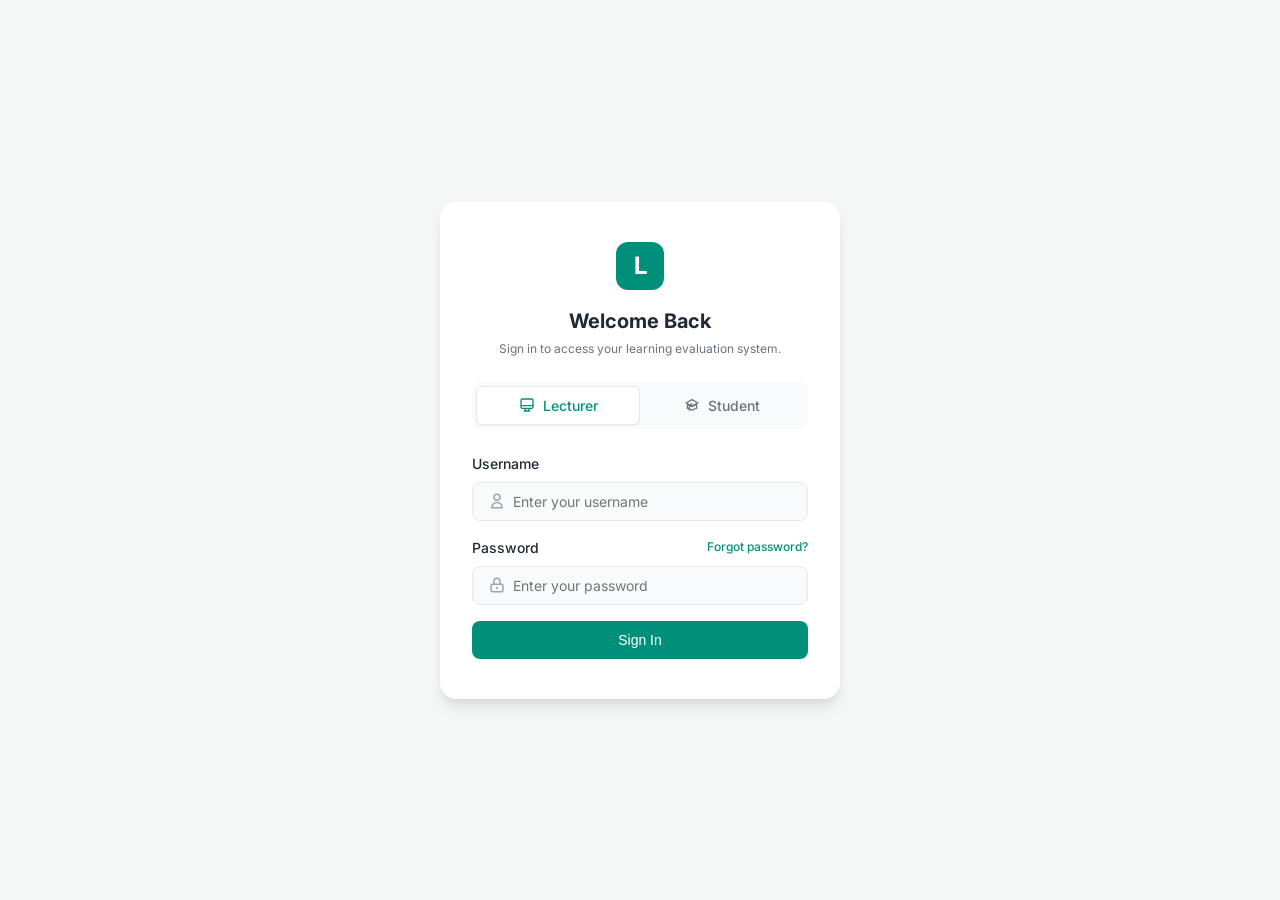
==== index.html @ 5cdb4109 "upgrade code" ====
<!DOCTYPE html>
<html lang="en">
<head>
  <meta charset="UTF-8">
  <meta name="viewport" content="width=device-width, initial-scale=1.0">
  <title>University Grading Dashboard - Login</title>
  <link rel="stylesheet" href="style.css">
</head>
<body class="auth-layout">
  
  <div class="auth-card">
    <div class="flex flex-col items-center mb-6">
      <div class="logo-box mb-4">L</div>
      <h1 class="text-xl font-bold mb-1">Welcome Back</h1>
      <p class="text-xs text-muted">Sign in to access your learning evaluation system.</p>
    </div>

    <!-- Role Tabs -->
    <div class="role-tabs mb-6" id="role-tabs">
      <div class="role-tab active" data-role="lecturer" onclick="selectRole('lecturer')">
        <svg fill="none" stroke="currentColor" stroke-width="2" viewBox="0 0 24 24"><path stroke-linecap="round" stroke-linejoin="round" d="M9.75 17L9 20l-1 1h8l-1-1-.75-3M3 13h18M5 17h14a2 2 0 002-2V5a2 2 0 00-2-2H5a2 2 0 00-2 2v10a2 2 0 002 2z"></path></svg>
        Lecturer
      </div>
      <div class="role-tab" data-role="student" onclick="selectRole('student')">
        <svg fill="none" stroke="currentColor" stroke-width="2" viewBox="0 0 24 24"><path stroke-linecap="round" stroke-linejoin="round" d="M12 14l9-5-9-5-9 5 9 5z"></path><path stroke-linecap="round" stroke-linejoin="round" d="M12 14l6.16-3.422a12.083 12.083 0 01.665 6.479A11.952 11.952 0 0012 20.055a11.952 11.952 0 00-6.824-2.998 12.078 12.078 0 01.665-6.479L12 14zm-4 6v-7.5l4-2.222"></path></svg>
        Student
      </div>
    </div>

    <!-- Login Form -->
    <form action="dashboard.html" method="GET">
      <div class="form-group mb-4">
        <label class="form-label">Username</label>
        <div class="input-container">
          <div class="input-icon">
            <svg fill="none" stroke="currentColor" stroke-width="2" viewBox="0 0 24 24" width="18" height="18"><path stroke-linecap="round" stroke-linejoin="round" d="M16 7a4 4 0 11-8 0 4 4 0 018 0zM12 14a7 7 0 00-7 7h14a7 7 0 00-7-7z"></path></svg>
          </div>
          <input type="text" class="form-control" placeholder="Enter your username" required>
        </div>
      </div>

      <div class="form-group mb-6">
        <div class="form-label">
          <span>Password</span>
          <a href="#" class="text-xs">Forgot password?</a>
        </div>
        <div class="input-container">
          <div class="input-icon">
            <svg fill="none" stroke="currentColor" stroke-width="2" viewBox="0 0 24 24" width="18" height="18"><path stroke-linecap="round" stroke-linejoin="round" d="M12 15v2m-6 4h12a2 2 0 002-2v-6a2 2 0 00-2-2H6a2 2 0 00-2 2v6a2 2 0 002 2zm10-10V7a4 4 0 00-8 0v4h8V7z"></path></svg>
          </div>
          <input type="password" class="form-control" placeholder="Enter your password" required>
        </div>
      </div>

      <button type="submit" class="btn btn-primary w-full">Sign In</button>
    </form>
  </div>

  <script src="script.js"></script>
</body>
</html>
---- style.css ----
@import url('https://fonts.googleapis.com/css2?family=Inter:wght@400;500;600;700&display=swap');

:root {
  /* Colors */
  --primary: #00907A;
  --primary-hover: #007D6A;
  --bg-main: #F4F7F6;
  --surface: #FFFFFF;
  --text-dark: #1F2937;
  --text-muted: #6B7280;
  --text-light: #9CA3AF;
  --border-color: #E5E7EB;
  --input-bg: #F9FAFB;
  --success: #10B981;
  --sidebar-w: 260px;
  
  /* Typography */
  --font-sans: 'Inter', sans-serif;
  
  /* Shadows */
  --shadow-sm: 0 1px 2px 0 rgba(0, 0, 0, 0.05);
  --shadow-md: 0 4px 6px -1px rgba(0, 0, 0, 0.1), 0 2px 4px -1px rgba(0, 0, 0, 0.06);
  --shadow-lg: 0 10px 15px -3px rgba(0, 0, 0, 0.1), 0 4px 6px -2px rgba(0, 0, 0, 0.05);
}

*, *::before, *::after {
  box-sizing: border-box;
  margin: 0;
  padding: 0;
}

body {
  font-family: var(--font-sans);
  background-color: var(--bg-main);
  color: var(--text-dark);
  line-height: 1.5;
  -webkit-font-smoothing: antialiased;
}

a {
  text-decoration: none;
  color: var(--primary);
}

a:hover {
  text-decoration: underline;
}

/* Typography Utilities */
.text-xs { font-size: 0.75rem; }
.text-sm { font-size: 0.875rem; }
.text-base { font-size: 1rem; }
.text-lg { font-size: 1.125rem; }
.text-xl { font-size: 1.25rem; }
.text-2xl { font-size: 1.5rem; }

.font-medium { font-weight: 500; }
.font-semibold { font-weight: 600; }
.font-bold { font-weight: 700; }

.text-muted { color: var(--text-muted); }
.text-light { color: var(--text-light); }
.text-primary { color: var(--primary); }

.mb-1 { margin-bottom: 0.25rem; }
.mb-2 { margin-bottom: 0.5rem; }
.mb-4 { margin-bottom: 1rem; }
.mb-6 { margin-bottom: 1.5rem; }
.mb-8 { margin-bottom: 2rem; }
.mt-4 { margin-top: 1rem; }
.mt-6 { margin-top: 1.5rem; }
.mr-2 { margin-right: 0.5rem; }
.mr-4 { margin-right: 1rem; }
.ml-auto { margin-left: auto; }

/* Flexbox Utilities */
.flex { display: flex; }
.flex-col { flex-direction: column; }
.items-center { align-items: center; }
.justify-between { justify-content: space-between; }
.justify-center { justify-content: center; }
.gap-2 { gap: 0.5rem; }
.gap-3 { gap: 0.75rem; }
.gap-4 { gap: 1rem; }

/* Logo Box */
.logo-box {
  width: 48px;
  height: 48px;
  background-color: var(--primary);
  border-radius: 12px;
  color: white;
  display: flex;
  align-items: center;
  justify-content: center;
  font-size: 24px;
  font-weight: 700;
}
.logo-box.small {
  width: 32px;
  height: 32px;
  border-radius: 8px;
  font-size: 16px;
}

/* Buttons */
.btn {
  display: inline-flex;
  align-items: center;
  justify-content: center;
  padding: 0.625rem 1rem;
  border-radius: 8px;
  font-weight: 500;
  font-size: 0.875rem;
  cursor: pointer;
  transition: all 0.2s;
  border: 1px solid transparent;
  gap: 0.5rem;
}

.btn-primary {
  background-color: var(--primary);
  color: white;
}
.btn-primary:hover {
  background-color: var(--primary-hover);
  text-decoration: none;
}

.btn-outline {
  background-color: transparent;
  color: var(--primary);
  border-color: var(--border-color);
}
.btn-outline:hover {
  background-color: var(--input-bg);
  border-color: var(--primary);
  text-decoration: none;
}

.w-full { width: 100%; }

/* Form Controls */
.form-group {
  margin-bottom: 1rem;
}

.form-label {
  display: flex;
  justify-content: space-between;
  align-items: center;
  font-size: 0.875rem;
  font-weight: 500;
  margin-bottom: 0.5rem;
}

.input-container {
  position: relative;
  display: flex;
  align-items: center;
}

.input-icon {
  position: absolute;
  left: 1rem;
  color: var(--text-light);
  display: flex;
  align-items: center;
}

.form-control {
  width: 100%;
  padding: 0.625rem 1rem 0.625rem 2.5rem;
  border: 1px solid var(--border-color);
  border-radius: 8px;
  font-family: inherit;
  font-size: 0.875rem;
  background-color: var(--input-bg);
  color: var(--text-dark);
  transition: border-color 0.2s;
}

.form-control:focus {
  outline: none;
  border-color: var(--primary);
  background-color: var(--surface);
}

/* Toggle Switch (Student/Lecturer) */
.role-toggle {
  display: flex;
  background-color: var(--input-bg);
  padding: 4px;
  border-radius: 8px;
  align-items: center;
}

/* Wait, looking at the image, it's not a toggle switch like iOS, it's two tabs side by side. */
.role-tabs {
  display: flex;
  background-color: var(--input-bg);
  padding: 4px;
  border-radius: 8px;
  width: 100%;
}

.role-tab {
  flex: 1;
  text-align: center;
  padding: 0.5rem;
  font-size: 0.875rem;
  font-weight: 500;
  border-radius: 6px;
  cursor: pointer;
  color: var(--text-muted);
  display: flex;
  align-items: center;
  justify-content: center;
  gap: 0.5rem;
  border: 1px solid transparent;
}

.role-tab.active {
  background-color: var(--surface);
  color: var(--primary);
  box-shadow: var(--shadow-sm);
  border-color: var(--border-color);
}

.role-tab svg {
  width: 16px;
  height: 16px;
}

/* Layouts */
.auth-layout {
  min-height: 100vh;
  display: flex;
  align-items: center;
  justify-content: center;
  padding: 1rem;
}

.auth-card {
  background-color: var(--surface);
  border-radius: 16px;
  box-shadow: var(--shadow-lg);
  padding: 2.5rem 2rem;
  width: 100%;
  max-width: 400px;
}

/* Dashboard Layout */
.dashboard-layout {
  display: flex;
  min-height: 100vh;
}

.sidebar {
  width: var(--sidebar-w);
  background-color: var(--surface);
  border-right: 1px solid var(--border-color);
  display: flex;
  flex-direction: column;
  padding: 1.5rem 0;
}

.sidebar-brand {
  padding: 0 1.5rem;
  display: flex;
  align-items: center;
  gap: 0.75rem;
  font-weight: 700;
  font-size: 1.25rem;
  color: var(--text-dark);
  margin-bottom: 2.5rem;
}

.sidebar-menu {
  list-style: none;
  flex: 1;
}

.menu-title {
  padding: 0 1.5rem;
  font-size: 0.75rem;
  font-weight: 600;
  color: var(--text-light);
  margin-bottom: 0.5rem;
  letter-spacing: 0.05em;
}

.menu-item {
  display: flex;
  align-items: center;
  padding: 0.75rem 1.5rem;
  color: var(--text-muted);
  text-decoration: none;
  font-weight: 500;
  font-size: 0.875rem;
  gap: 0.75rem;
  border-left: 3px solid transparent;
  transition: all 0.2s;
}

.menu-item:hover {
  background-color: var(--bg-main);
  text-decoration: none;
}

.menu-item.active {
  color: var(--primary);
  background-color: rgba(0, 144, 122, 0.05); /* very light teal */
  border-left-color: var(--primary);
}

.menu-item svg {
  width: 20px;
  height: 20px;
}

.sidebar-footer {
  padding: 0 1.5rem;
  margin-top: auto;
}

.main-content {
  flex: 1;
  padding: 2rem 3rem;
  overflow-y: auto;
}

.page-header {
  margin-bottom: 2rem;
}

/* Cards */
.card {
  background-color: var(--surface);
  border-radius: 12px;
  box-shadow: var(--shadow-sm);
  border: 1px solid var(--border-color);
  padding: 1.5rem;
  margin-bottom: 1.5rem;
}

.card-header {
  display: flex;
  justify-content: space-between;
  align-items: center;
  margin-bottom: 1.5rem;
}

.card-title {
  font-size: 1.125rem;
  font-weight: 600;
}

/* Grading Configuration Area */
.weight-inputs {
  display: flex;
  gap: 1.5rem;
  align-items: center;
  margin-bottom: 1rem;
}

.weight-input-group {
  display: flex;
  flex-direction: column;
  gap: 0.5rem;
}

.weight-label {
  font-size: 0.75rem;
  font-weight: 600;
  color: var(--text-muted);
  text-transform: uppercase;
}

.weight-input-wrapper {
  display: flex;
  align-items: center;
  gap: 0.5rem;
}

.weight-input {
  width: 60px;
  padding: 0.5rem;
  border: 1px solid var(--border-color);
  border-radius: 6px;
  text-align: center;
  font-weight: 500;
  background-color: var(--input-bg);
}

.weight-input:focus {
  outline: none;
  border-color: var(--primary);
}

.status-indicator {
  display: flex;
  align-items: center;
  gap: 0.5rem;
  font-size: 0.875rem;
  color: var(--text-muted);
}
.status-dot {
  width: 8px;
  height: 8px;
  border-radius: 50%;
  background-color: var(--success);
}

/* Table Settings */
.table-container {
  width: 100%;
  overflow-x: auto;
}

.table {
  width: 100%;
  border-collapse: collapse;
}

.table th {
  text-align: left;
  padding: 1rem;
  font-size: 0.75rem;
  font-weight: 600;
  color: var(--text-muted);
  text-transform: uppercase;
  border-bottom: 1px solid var(--border-color);
}

/* the numeric columns in dashboard are centered, check image 2/3 */
.table th.text-center, .table td.text-center {
  text-align: center;
}

.table td {
  padding: 1rem;
  font-size: 0.875rem;
  border-bottom: 1px solid var(--border-color);
  vertical-align: middle;
}

.table tbody tr:last-child td {
  border-bottom: none;
}

.table td .student-id {
  font-weight: 600;
  color: var(--text-dark);
}

.table td .student-name {
  color: var(--text-muted);
  font-size: 0.75rem;
}

.grade-input {
  width: 60px;
  padding: 0.5rem;
  border: 1px solid var(--border-color);
  border-radius: 6px;
  text-align: center;
  font-weight: 500;
  background-color: var(--input-bg);
}
.grade-input:focus {
  outline: none;
  border-color: var(--primary);
}

.grade-cell {
  /* Cells with final calculated scores */
  font-weight: 600;
  color: var(--text-dark);
}
.grade-cell.text-primary {
  color: var(--primary);
}
.grade-cell.status-red {
  color: #EF4444; /* Wait, is there red? Images don't show red explicitly, but let's see. First img, all passing or positive. Final scores are green. Wait, first image final score 88.45 is green text? Let me check the mockups closely. Yes, 88.45, 93.85, 88.35 are text-primary. 77.15 is gray? No, it looks green too. */
}

/* Toast */
.toast-container {
  position: fixed;
  bottom: 2rem;
  right: 2rem;
  z-index: 50;
  display: flex;
  flex-direction: column;
  gap: 1rem;
}

.toast {
  background-color: var(--surface);
  border-radius: 8px;
  box-shadow: var(--shadow-lg);
  display: flex;
  align-items: flex-start;
  padding: 1rem;
  min-width: 300px;
  border: 1px solid var(--border-color);
  gap: 0.75rem;
  transform: translateX(120%);
  transition: transform 0.3s ease-in-out;
}

.toast.show {
  transform: translateX(0);
}

.toast-icon {
  color: var(--success);
  flex-shrink: 0;
}

.toast-content {
  flex: 1;
}

.toast-title {
  font-weight: 600;
  font-size: 0.875rem;
  margin-bottom: 0.25rem;
}

.toast-message {
  font-size: 0.75rem;
  color: var(--text-muted);
  margin-bottom: 0.5rem;
}

.toast-close {
  background: none;
  border: none;
  color: var(--text-light);
  cursor: pointer;
  padding: 0;
}
.toast-close:hover {
  color: var(--text-dark);
}

.toast-link {
  font-size: 0.75rem;
  font-weight: 500;
  color: var(--primary);
}

/* Course Cards */
.courses-grid {
  display: grid;
  grid-template-columns: repeat(auto-fill, minmax(280px, 1fr));
  gap: 1.5rem;
}

.course-card {
  background-color: var(--surface);
  border-radius: 12px;
  box-shadow: var(--shadow-sm);
  border: 1px solid var(--border-color);
  padding: 1.5rem;
  display: flex;
  flex-direction: column;
}

.course-card-header {
  display: flex;
  justify-content: space-between;
  align-items: flex-start;
  margin-bottom: 1rem;
}

.course-icon-bg {
  width: 40px;
  height: 40px;
  background-color: rgba(0, 144, 122, 0.1);
  color: var(--primary);
  border-radius: 8px;
  display: flex;
  align-items: center;
  justify-content: center;
}

.course-code {
  font-size: 0.75rem;
  font-weight: 600;
  color: var(--primary);
  margin-bottom: 0.25rem;
  letter-spacing: 0.05em;
  text-transform: uppercase;
}

.course-title {
  font-size: 1.125rem;
  font-weight: 700;
  color: var(--text-dark);
  margin-bottom: 1rem;
  line-height: 1.3;
}

.course-info {
  display: flex;
  align-items: center;
  gap: 0.5rem;
  font-size: 0.75rem;
  color: var(--text-muted);
  margin-bottom: 0.5rem;
}

.course-card-footer {
  margin-top: 1rem;
  padding-top: 1rem;
  border-top: 1px solid var(--border-color);
  display: flex;
  justify-content: flex-end;
}

.btn-link {
  color: var(--primary);
  font-size: 0.875rem;
  font-weight: 600;
  background: none;
  border: none;
  cursor: pointer;
  display: flex;
  align-items: center;
  gap: 0.25rem;
  padding: 0;
  text-decoration: none;
}
.btn-link:hover {
  text-decoration: underline;
}

/* Settings Form */
.settings-grid {
  display: grid;
  grid-template-columns: 1fr 1fr;
  gap: 1.5rem;
  margin-bottom: 1.5rem;
}

/* Toggle Switch */
.setting-row {
  display: flex;
  justify-content: space-between;
  align-items: center;
  padding: 1rem 0;
  border-bottom: 1px solid var(--border-color);
}
.setting-row:first-of-type {
  padding-top: 0;
}
.setting-row:last-child {
  border-bottom: none;
  padding-bottom: 0;
}

.setting-info-title {
  font-size: 0.875rem;
  font-weight: 600;
  color: var(--text-dark);
  margin-bottom: 0.25rem;
}

.setting-info-desc {
  font-size: 0.75rem;
  color: var(--text-muted);
}

.toggle-switch {
  position: relative;
  display: inline-block;
  width: 44px;
  height: 24px;
  flex-shrink: 0;
}

.toggle-switch input {
  opacity: 0;
  width: 0;
  height: 0;
}

.slider {
  position: absolute;
  cursor: pointer;
  top: 0;
  left: 0;
  right: 0;
  bottom: 0;
  background-color: var(--border-color);
  transition: .3s;
  border-radius: 24px;
}

.slider:before {
  position: absolute;
  content: "";
  height: 18px;
  width: 18px;
  left: 3px;
  bottom: 3px;
  background-color: white;
  transition: .3s;
  border-radius: 50%;
  box-shadow: var(--shadow-sm);
}

input:checked + .slider {
  background-color: var(--primary);
}

input:checked + .slider:before {
  transform: translateX(20px);
}
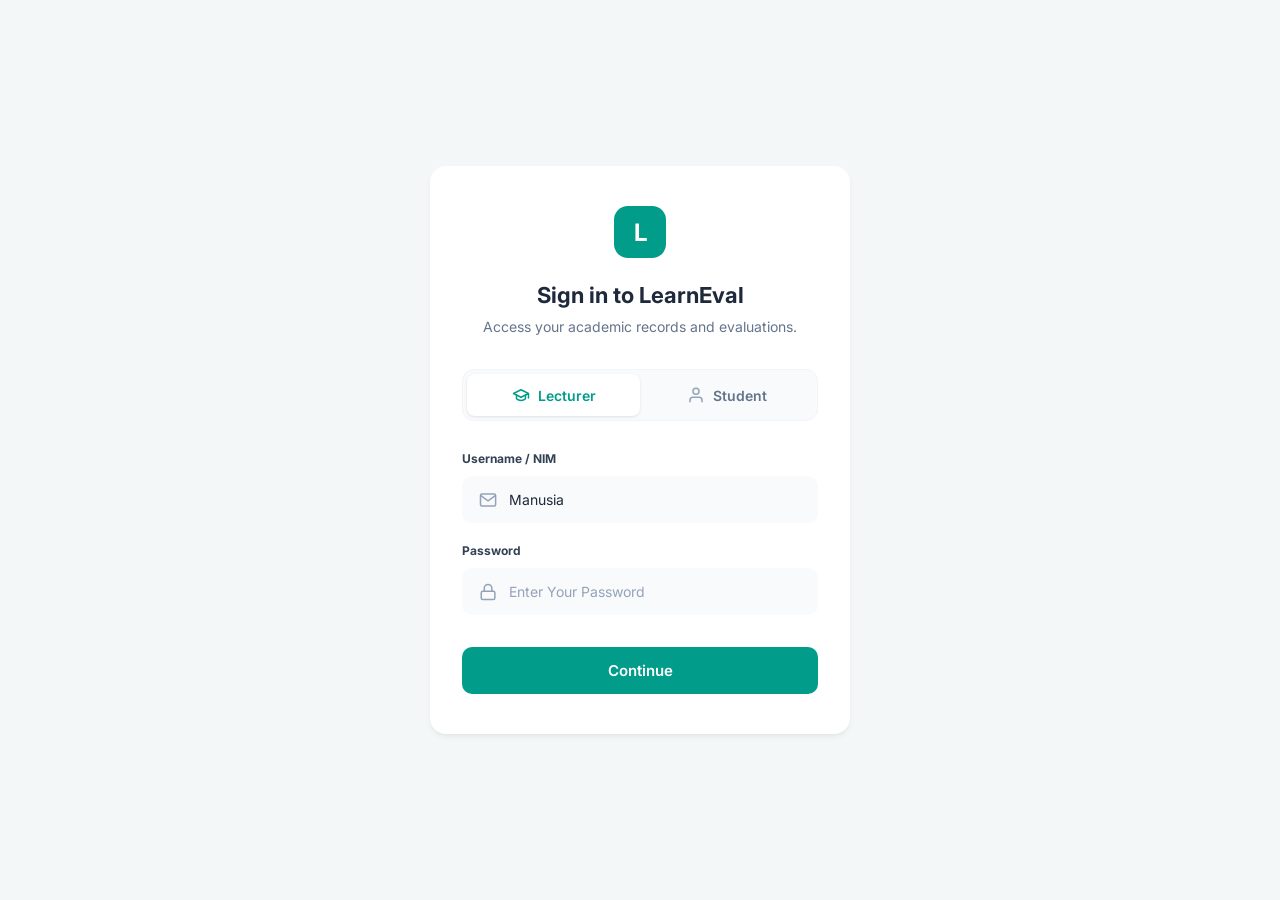
==== commit 883e0113: "upgrade lagi" ====
--- a/index.html
+++ b/index.html
@@ -1,61 +1,508 @@
 <!DOCTYPE html>
 <html lang="en">
 <head>
-  <meta charset="UTF-8">
-  <meta name="viewport" content="width=device-width, initial-scale=1.0">
-  <title>University Grading Dashboard - Login</title>
-  <link rel="stylesheet" href="style.css">
+    <meta charset="UTF-8">
+    <meta name="viewport" content="width=device-width, initial-scale=1.0">
+    <title>LearnEval - Single Page App</title>
+    <!-- We load both style.css and dashboard.css because they hold distinct components -->
+    <link rel="stylesheet" href="style.css">
+    <link rel="stylesheet" href="dashboard.css">
+    <link rel="preconnect" href="https://fonts.googleapis.com">
+    <link rel="preconnect" href="https://fonts.gstatic.com" crossorigin>
+    <link href="https://fonts.googleapis.com/css2?family=Inter:wght@400;500;600;700&display=swap" rel="stylesheet">
 </head>
-<body class="auth-layout">
-  
-  <div class="auth-card">
-    <div class="flex flex-col items-center mb-6">
-      <div class="logo-box mb-4">L</div>
-      <h1 class="text-xl font-bold mb-1">Welcome Back</h1>
-      <p class="text-xs text-muted">Sign in to access your learning evaluation system.</p>
+<body>
+
+    <!-- ============================================== -->
+    <!-- LOGIN VIEW                                     -->
+    <!-- ============================================== -->
+    <div id="login-view">
+        <div class="card">
+            <div class="logo-container">
+                <div class="logo">L</div>
+            </div>
+            
+            <h2>Sign in to LearnEval</h2>
+            <p class="subtitle">Access your academic records and evaluations.</p>
+
+            <div class="role-toggle">
+                <button class="role-btn active">
+                    <svg width="18" height="18" viewBox="0 0 24 24" fill="none" stroke="currentColor" stroke-width="2" stroke-linecap="round" stroke-linejoin="round">
+                        <path d="M22 10v6M2 10l10-5 10 5-10 5z"></path>
+                        <path d="M6 12v5c3 3 9 3 12 0v-5"></path>
+                    </svg>
+                    Lecturer
+                </button>
+                <button class="role-btn">
+                    <svg width="18" height="18" viewBox="0 0 24 24" fill="none" stroke="currentColor" stroke-width="2" stroke-linecap="round" stroke-linejoin="round">
+                        <path d="M20 21v-2a4 4 0 0 0-4-4H8a4 4 0 0 0-4 4v2"></path>
+                        <circle cx="12" cy="7" r="4"></circle>
+                    </svg>
+                    Student
+                </button>
+            </div>
+
+            <form id="login-form">
+                <div class="form-group">
+                    <label>Username / NIM</label>
+                    <div class="input-wrapper">
+                        <svg class="input-icon" width="20" height="20" viewBox="0 0 24 24" fill="none" stroke="currentColor" stroke-width="2">
+                            <path d="M4 4h16c1.1 0 2 .9 2 2v12c0 1.1-.9 2-2 2H4c-1.1 0-2-.9-2-2V6c0-1.1.9-2 2-2z"></path>
+                            <polyline points="22,6 12,13 2,6"></polyline>
+                        </svg>
+                        <input type="text" value="Manusia">
+                    </div>
+                </div>
+
+                <div class="form-group">
+                    <label>Password</label>
+                    <div class="input-wrapper">
+                        <svg class="input-icon" width="20" height="20" viewBox="0 0 24 24" fill="none" stroke="currentColor" stroke-width="2">
+                            <rect x="3" y="11" width="18" height="11" rx="2" ry="2"></rect>
+                            <path d="M7 11V7a5 5 0 0 1 10 0v4"></path>
+                        </svg>
+                        <input type="password" placeholder="Enter Your Password">
+                    </div>
+                </div>
+
+                <button type="submit" class="submit-btn">Continue</button>
+            </form>
+        </div>
     </div>
 
-    <!-- Role Tabs -->
-    <div class="role-tabs mb-6" id="role-tabs">
-      <div class="role-tab active" data-role="lecturer" onclick="selectRole('lecturer')">
-        <svg fill="none" stroke="currentColor" stroke-width="2" viewBox="0 0 24 24"><path stroke-linecap="round" stroke-linejoin="round" d="M9.75 17L9 20l-1 1h8l-1-1-.75-3M3 13h18M5 17h14a2 2 0 002-2V5a2 2 0 00-2-2H5a2 2 0 00-2 2v10a2 2 0 002 2z"></path></svg>
-        Lecturer
-      </div>
-      <div class="role-tab" data-role="student" onclick="selectRole('student')">
-        <svg fill="none" stroke="currentColor" stroke-width="2" viewBox="0 0 24 24"><path stroke-linecap="round" stroke-linejoin="round" d="M12 14l9-5-9-5-9 5 9 5z"></path><path stroke-linecap="round" stroke-linejoin="round" d="M12 14l6.16-3.422a12.083 12.083 0 01.665 6.479A11.952 11.952 0 0012 20.055a11.952 11.952 0 00-6.824-2.998 12.078 12.078 0 01.665-6.479L12 14zm-4 6v-7.5l4-2.222"></path></svg>
-        Student
-      </div>
+    <!-- ============================================== -->
+    <!-- DASHBOARD VIEW                                 -->
+    <!-- ============================================== -->
+    <div id="dashboard-view" style="display: none; width: 100%;">
+        <div class="layout">
+            <!-- Sidebar -->
+            <aside class="sidebar">
+                <div class="sidebar-header">
+                    <div class="logo-icon">L</div>
+                    <span class="logo-text">LearnEval</span>
+                </div>
+
+                <div class="menu-section">
+                    <p class="menu-label">MENU</p>
+                    <nav class="menu-list">
+                        <a href="#" class="menu-item active" data-menu="grade-report">
+                            <svg width="20" height="20" viewBox="0 0 24 24" fill="none" stroke="currentColor" stroke-width="2" stroke-linecap="round" stroke-linejoin="round">
+                                <path d="M22 10v6M2 10l10-5 10 5-10 5z"></path>
+                                <path d="M6 12v5c3 3 9 3 12 0v-5"></path>
+                            </svg>
+                            Grade Report
+                        </a>
+                        <a href="#" class="menu-item" data-menu="my-courses">
+                            <svg width="20" height="20" viewBox="0 0 24 24" fill="none" stroke="currentColor" stroke-width="2" stroke-linecap="round" stroke-linejoin="round">
+                                <path d="M2 3h6a4 4 0 0 1 4 4v14a3 3 0 0 0-3-3H2z"></path>
+                                <path d="M22 3h-6a4 4 0 0 0-4 4v14a3 3 0 0 1 3-3h7z"></path>
+                            </svg>
+                            My Courses
+                        </a>
+                        <a href="#" class="menu-item" data-menu="settings">
+                            <svg width="20" height="20" viewBox="0 0 24 24" fill="none" stroke="currentColor" stroke-width="2" stroke-linecap="round" stroke-linejoin="round">
+                                <circle cx="12" cy="12" r="3"></circle>
+                                <path d="M19.4 15a1.65 1.65 0 0 0 .33 1.82l.06.06a2 2 0 0 1 0 2.83 2 2 0 0 1-2.83 0l-.06-.06a1.65 1.65 0 0 0-1.82-.33 1.65 1.65 0 0 0-1 1.51V21a2 2 0 0 1-2 2 2 2 0 0 1-2-2v-.09A1.65 1.65 0 0 0 9 19.4a1.65 1.65 0 0 0-1.82.33l-.06.06a2 2 0 0 1-2.83 0 2 2 0 0 1 0-2.83l.06-.06a1.65 1.65 0 0 0 .33-1.82 1.65 1.65 0 0 0-1.51-1H3a2 2 0 0 1-2-2 2 2 0 0 1 2-2h.09A1.65 1.65 0 0 0 4.6 9a1.65 1.65 0 0 0-.33-1.82l-.06-.06a2 2 0 0 1 0-2.83 2 2 0 0 1 2.83 0l.06.06a1.65 1.65 0 0 0 1.82.33H9a1.65 1.65 0 0 0 1-1.51V3a2 2 0 0 1 2-2 2 2 0 0 1 2 2v.09a1.65 1.65 0 0 0 1 1.51 1.65 1.65 0 0 0 1.82-.33l.06-.06a2 2 0 0 1 2.83 0 2 2 0 0 1 0 2.83l-.06.06a1.65 1.65 0 0 0-.33 1.82V9a1.65 1.65 0 0 0 1.51 1H21a2 2 0 0 1 2 2 2 2 0 0 1-2 2h-.09a1.65 1.65 0 0 0-1.51 1z"></path>
+                            </svg>
+                            Settings
+                        </a>
+                    </nav>
+                </div>
+
+                <div class="sidebar-footer">
+                    <a href="#" class="menu-item sign-out" id="sign-out-btn">
+                        <svg width="20" height="20" viewBox="0 0 24 24" fill="none" stroke="currentColor" stroke-width="2" stroke-linecap="round" stroke-linejoin="round">
+                            <path d="M9 21H5a2 2 0 0 1-2-2V5a2 2 0 0 1 2-2h4"></path>
+                            <polyline points="16 17 21 12 16 7"></polyline>
+                            <line x1="21" y1="12" x2="9" y2="12"></line>
+                        </svg>
+                        Sign Out
+                    </a>
+                </div>
+            </aside>
+
+            <!-- Main Content -->
+            <main class="main-content">
+                <header class="page-header">
+                    <h1 id="page-title">Grade Report</h1>
+                    <p id="page-subtitle">Welcome back, Alice Smith (1012001). Here is your academic performance overview.</p>
+                </header>
+
+                <!-- ============================ -->
+                <!-- CONTENT SECTION: Grade Report-->
+                <!-- ============================ -->
+                <div id="grade-report-section" class="content-section">
+                    <div class="tabs-container">
+                        <a href="#" class="tab active" data-tab="khs">
+                            <svg width="18" height="18" viewBox="0 0 24 24" fill="none" stroke="currentColor" stroke-width="2" stroke-linecap="round" stroke-linejoin="round">
+                                <path d="M22 10v6M2 10l10-5 10 5-10 5z"></path>
+                                <path d="M6 12v5c3 3 9 3 12 0v-5"></path>
+                            </svg>
+                            Kartu Hasil Studi
+                        </a>
+                        <a href="#" class="tab" data-tab="rincian">
+                            <svg width="18" height="18" viewBox="0 0 24 24" fill="none" stroke="currentColor" stroke-width="2" stroke-linecap="round" stroke-linejoin="round">
+                                <path d="M14 2H6a2 2 0 0 0-2 2v16a2 2 0 0 0 2 2h12a2 2 0 0 0 2-2V8z"></path>
+                                <polyline points="14 2 14 8 20 8"></polyline>
+                                <line x1="16" y1="13" x2="8" y2="13"></line>
+                                <line x1="16" y1="17" x2="8" y2="17"></line>
+                                <polyline points="10 9 9 9 8 9"></polyline>
+                            </svg>
+                            Rincian Persentase & Nilai
+                        </a>
+                    </div>
+
+                    <!-- TAB 1: KHS -->
+                    <div id="tab-khs" class="tab-pane active">
+                        <div class="table-card">
+                            <table>
+                                <thead>
+                                    <tr>
+                                        <th width="10%">No</th>
+                                        <th width="20%">Kode Matakuliah</th>
+                                        <th width="40%">Nama Matakuliah</th>
+                                        <th width="10%">SKS</th>
+                                        <th width="10%">Nilai</th>
+                                        <th width="10%">SKS x Nilai</th>
+                                    </tr>
+                                </thead>
+                                <tbody>
+                                    <tr style="cursor: pointer;" onclick="viewRincian('MOBILE PROGRAMMING')" title="Klik untuk lihat rincian">
+                                        <td>1</td>
+                                        <td>20060511C08</td>
+                                        <td style="color: #475569;">MOBILE PROGRAMMING</td>
+                                        <td>3</td>
+                                        <td class="grade-bold">A</td>
+                                        <td>12</td>
+                                    </tr>
+                                    <tr>
+                                        <td>2</td>
+                                        <td>24000011B05</td>
+                                        <td style="color: #475569;">BAHASA INGGRIS UMUM</td>
+                                        <td>3</td>
+                                        <td class="grade-bold">B+</td>
+                                        <td>10.5</td>
+                                    </tr>
+                                    <tr>
+                                        <td>3</td>
+                                        <td>24000011B07</td>
+                                        <td style="color: #475569;">FILSAFAT ILMU</td>
+                                        <td>2</td>
+                                        <td class="grade-bold">A</td>
+                                        <td>8</td>
+                                    </tr>
+                                    <tr>
+                                        <td>4</td>
+                                        <td>24000011B09</td>
+                                        <td style="color: #475569;">TEOSOFI</td>
+                                        <td>2</td>
+                                        <td class="grade-bold">B+</td>
+                                        <td>7</td>
+                                    </tr>
+                                    <tr>
+                                        <td>5</td>
+                                        <td>24000011B11</td>
+                                        <td style="color: #475569;">STUDI FIQIH</td>
+                                        <td>2</td>
+                                        <td class="grade-bold">A</td>
+                                        <td>8</td>
+                                    </tr>
+                                    <tr>
+                                        <td>6</td>
+                                        <td>24060511D12</td>
+                                        <td style="color: #475569;">STATISTICS</td>
+                                        <td>3</td>
+                                        <td class="grade-bold">A</td>
+                                        <td>12</td>
+                                    </tr>
+                                    <tr>
+                                        <td>7</td>
+                                        <td>24060511D13</td>
+                                        <td style="color: #475569;">NUMERICAL METHODS</td>
+                                        <td>3</td>
+                                        <td class="grade-bold">B</td>
+                                        <td>9</td>
+                                    </tr>
+                                    <tr style="cursor: pointer;" onclick="viewRincian('DATA STRUCTURES')" title="Klik untuk lihat rincian">
+                                        <td>8</td>
+                                        <td>24060511D14</td>
+                                        <td style="color: #475569;">DATA STRUCTURE</td>
+                                        <td>2</td>
+                                        <td class="grade-bold">A</td>
+                                        <td>8</td>
+                                    </tr>
+                                    <tr>
+                                        <td>9</td>
+                                        <td>24060511D15</td>
+                                        <td style="color: #475569;">COMPUTER SYSTEM</td>
+                                        <td>2</td>
+                                        <td class="grade-bold">A</td>
+                                        <td>8</td>
+                                    </tr>
+                                    <tr>
+                                        <td>10</td>
+                                        <td>24060511D16</td>
+                                        <td style="color: #475569;">DATA STRUCTURE PRACTICUM</td>
+                                        <td>1</td>
+                                        <td class="grade-bold">A</td>
+                                        <td>4</td>
+                                    </tr>
+                                </tbody>
+                            </table>
+                        </div>
+                    </div>
+
+                    <!-- TAB 2: Rincian -->
+                    <div id="tab-rincian" class="tab-pane" style="display: none;">
+                        <div class="alert-info">
+                            <svg width="20" height="20" viewBox="0 0 24 24" fill="none" stroke="currentColor" stroke-width="2" stroke-linecap="round" stroke-linejoin="round">
+                                <circle cx="12" cy="12" r="10"></circle>
+                                <line x1="12" y1="16" x2="12" y2="12"></line>
+                                <line x1="12" y1="8" x2="12.01" y2="8"></line>
+                            </svg>
+                            <div class="alert-content">
+                                <h4>Viewing breakdown for <span id="rincian-course-name">Mobile Programming</span></h4>
+                                <p>Select a different course from the Kartu Hasil Studi to view its specific breakdown.</p>
+                            </div>
+                        </div>
+
+                        <div class="score-summary-card">
+                            <div class="score-main">
+                                <div class="grade-box" id="rincian-final-grade">A</div>
+                                <div>
+                                    <div class="score-text-label">FINAL SUBJECT GRADE</div>
+                                    <div class="score-value" id="rincian-final-score">89.45 <span class="score-max">/100</span></div>
+                                </div>
+                            </div>
+                            <div class="score-breakdown-boxes">
+                                <div class="breakdown-box">
+                                    <div class="breakdown-label">ASSIGNMENTS</div>
+                                    <div class="breakdown-value" id="rincian-val-assignments">87.5</div>
+                                </div>
+                                <div class="breakdown-box">
+                                    <div class="breakdown-label">UTS</div>
+                                    <div class="breakdown-value" id="rincian-val-uts">88</div>
+                                </div>
+                                <div class="breakdown-box">
+                                    <div class="breakdown-label">UAS</div>
+                                    <div class="breakdown-value" id="rincian-val-uas">92</div>
+                                </div>
+                            </div>
+                        </div>
+
+                        <div class="table-card">
+                            <table class="details-table">
+                                <thead>
+                                    <tr>
+                                        <th width="45%">COMPONENT</th>
+                                        <th width="15%" class="text-right">WEIGHT</th>
+                                        <th width="20%" class="text-right">SCORE</th>
+                                        <th width="20%" class="text-right" style="color: #029C8B;">WEIGHTED</th>
+                                    </tr>
+                                </thead>
+                                <tbody id="rincian-tbody">
+                                    <!-- Populated via app.js -->
+                                </tbody>
+                            </table>
+                        </div>
+                    </div>
+                </div>
+
+                <!-- ============================ -->
+                <!-- CONTENT SECTION: My Courses  -->
+                <!-- ============================ -->
+                <div id="my-courses-section" class="content-section" style="display: none;">
+                    <div class="courses-grid">
+                        <div class="course-card">
+                            <div class="card-top-icon">
+                                <svg fill="none" stroke="currentColor" stroke-width="2" viewBox="0 0 24 24">
+                                    <path d="M2 3h6a4 4 0 0 1 4 4v14a3 3 0 0 0-3-3H2z"></path>
+                                    <path d="M22 3h-6a4 4 0 0 0-4 4v14a3 3 0 0 1 3-3h7z"></path>
+                                </svg>
+                            </div>
+                            <div class="course-badge-row">
+                                <span class="course-code-badge">CS301</span>
+                                <span class="course-sks">3 SKS</span>
+                            </div>
+                            <h3 class="course-title">Web Programming</h3>
+                            <div class="course-detail">
+                                <svg width="16" height="16" viewBox="0 0 24 24" fill="none" stroke="currentColor" stroke-width="2">
+                                    <path d="M20 21v-2a4 4 0 0 0-4-4H8a4 4 0 0 0-4 4v2"></path>
+                                    <circle cx="12" cy="7" r="4"></circle>
+                                </svg>
+                                Dr. John Doe
+                            </div>
+                            <div class="course-detail schedule-row">
+                                <svg width="16" height="16" viewBox="0 0 24 24" fill="none" stroke="currentColor" stroke-width="2">
+                                    <circle cx="12" cy="12" r="10"></circle>
+                                    <polyline points="12 6 12 12 16 14"></polyline>
+                                </svg>
+                                Mon, Wed 10:00 - 11:30
+                            </div>
+                            <div class="course-action">
+                                <a href="#" class="course-action-link" onclick="viewRincian('MOBILE PROGRAMMING')">
+                                    Lihat Rincian
+                                    <svg width="16" height="16" viewBox="0 0 24 24" fill="none" stroke="currentColor" stroke-width="2">
+                                        <line x1="5" y1="12" x2="19" y2="12"></line>
+                                        <polyline points="12 5 19 12 12 19"></polyline>
+                                    </svg>
+                                </a>
+                            </div>
+                        </div>
+
+                        <!-- Card 2 -->
+                        <div class="course-card">
+                            <div class="card-top-icon">
+                                <svg fill="none" stroke="currentColor" stroke-width="2" viewBox="0 0 24 24">
+                                    <path d="M2 3h6a4 4 0 0 1 4 4v14a3 3 0 0 0-3-3H2z"></path>
+                                    <path d="M22 3h-6a4 4 0 0 0-4 4v14a3 3 0 0 1 3-3h7z"></path>
+                                </svg>
+                            </div>
+                            <div class="course-badge-row">
+                                <span class="course-code-badge">CS302</span>
+                                <span class="course-sks">4 SKS</span>
+                            </div>
+                            <h3 class="course-title">Data Structures</h3>
+                            <div class="course-detail">
+                                <svg width="16" height="16" viewBox="0 0 24 24" fill="none" stroke="currentColor" stroke-width="2">
+                                    <path d="M20 21v-2a4 4 0 0 0-4-4H8a4 4 0 0 0-4 4v2"></path>
+                                    <circle cx="12" cy="7" r="4"></circle>
+                                </svg>
+                                Prof. Alan Smith
+                            </div>
+                            <div class="course-detail schedule-row">
+                                <svg width="16" height="16" viewBox="0 0 24 24" fill="none" stroke="currentColor" stroke-width="2">
+                                    <circle cx="12" cy="12" r="10"></circle>
+                                    <polyline points="12 6 12 12 16 14"></polyline>
+                                </svg>
+                                Tue, Thu 08:00 - 09:30
+                            </div>
+                            <div class="course-action">
+                                <a href="#" class="course-action-link" onclick="viewRincian('DATA STRUCTURES')">
+                                    Lihat Rincian
+                                    <svg width="16" height="16" viewBox="0 0 24 24" fill="none" stroke="currentColor" stroke-width="2">
+                                        <line x1="5" y1="12" x2="19" y2="12"></line>
+                                        <polyline points="12 5 19 12 12 19"></polyline>
+                                    </svg>
+                                </a>
+                            </div>
+                        </div>
+
+                        <!-- Card 3 -->
+                        <div class="course-card">
+                            <div class="card-top-icon">
+                                <svg fill="none" stroke="currentColor" stroke-width="2" viewBox="0 0 24 24">
+                                    <path d="M2 3h6a4 4 0 0 1 4 4v14a3 3 0 0 0-3-3H2z"></path>
+                                    <path d="M22 3h-6a4 4 0 0 0-4 4v14a3 3 0 0 1 3-3h7z"></path>
+                                </svg>
+                            </div>
+                            <div class="course-badge-row">
+                                <span class="course-code-badge">CS401</span>
+                                <span class="course-sks">3 SKS</span>
+                            </div>
+                            <h3 class="course-title">Software Engineering</h3>
+                            <div class="course-detail">
+                                <svg width="16" height="16" viewBox="0 0 24 24" fill="none" stroke="currentColor" stroke-width="2">
+                                    <path d="M20 21v-2a4 4 0 0 0-4-4H8a4 4 0 0 0-4 4v2"></path>
+                                    <circle cx="12" cy="7" r="4"></circle>
+                                </svg>
+                                Dr. Jane Smith
+                            </div>
+                            <div class="course-detail schedule-row">
+                                <svg width="16" height="16" viewBox="0 0 24 24" fill="none" stroke="currentColor" stroke-width="2">
+                                    <circle cx="12" cy="12" r="10"></circle>
+                                    <polyline points="12 6 12 12 16 14"></polyline>
+                                </svg>
+                                Fri 13:00 - 15:30
+                            </div>
+                            <div class="course-action">
+                                <a href="#" class="course-action-link" onclick="viewRincian('SOFTWARE ENGINEERING')">
+                                    Lihat Rincian
+                                    <svg width="16" height="16" viewBox="0 0 24 24" fill="none" stroke="currentColor" stroke-width="2">
+                                        <line x1="5" y1="12" x2="19" y2="12"></line>
+                                        <polyline points="12 5 19 12 12 19"></polyline>
+                                    </svg>
+                                </a>
+                            </div>
+                        </div>
+                    </div>
+                </div>
+
+                <!-- ============================ -->
+                <!-- CONTENT SECTION: Settings    -->
+                <!-- ============================ -->
+                <div id="settings-section" class="content-section" style="display: none;">
+                    <div class="settings-section">
+                        <!-- Profile Card -->
+                        <div class="settings-card">
+                            <div class="card-header">
+                                <div class="card-title">
+                                    <svg width="18" height="18" viewBox="0 0 24 24" fill="none" stroke="currentColor" stroke-width="2" stroke-linecap="round" stroke-linejoin="round">
+                                        <path d="M20 21v-2a4 4 0 0 0-4-4H8a4 4 0 0 0-4 4v2"></path>
+                                        <circle cx="12" cy="7" r="4"></circle>
+                                    </svg>
+                                    Profile Information
+                                </div>
+                                <div class="card-subtitle">Update your personal details here.</div>
+                            </div>
+
+                            <div class="grid-form">
+                                <div class="form-group">
+                                    <label>Full Name</label>
+                                    <div class="setting-input">
+                                        <svg width="20" height="20" viewBox="0 0 24 24" fill="none" stroke="currentColor" stroke-width="2" stroke-linecap="round" stroke-linejoin="round">
+                                            <path d="M20 21v-2a4 4 0 0 0-4-4H8a4 4 0 0 0-4 4v2"></path>
+                                            <circle cx="12" cy="7" r="4"></circle>
+                                        </svg>
+                                        <input type="text" value="Alice Smith">
+                                    </div>
+                                </div>
+
+                                <div class="form-group">
+                                    <label>Student ID (NIM)</label>
+                                    <div class="setting-input readonly">
+                                        <svg width="20" height="20" viewBox="0 0 24 24" fill="none" stroke="currentColor" stroke-width="2" stroke-linecap="round" stroke-linejoin="round">
+                                            <rect x="3" y="11" width="18" height="11" rx="2" ry="2"></rect>
+                                            <path d="M7 11V7a5 5 0 0 1 10 0v4"></path>
+                                        </svg>
+                                        <input type="text" value="1012001" readonly>
+                                    </div>
+                                </div>
+
+                                <div class="form-group full-width">
+                                    <label>Email Address</label>
+                                    <div class="setting-input">
+                                        <svg width="20" height="20" viewBox="0 0 24 24" fill="none" stroke="currentColor" stroke-width="2" stroke-linecap="round" stroke-linejoin="round">
+                                            <path d="M4 4h16c1.1 0 2 .9 2 2v12c0 1.1-.9 2-2 2H4c-1.1 0-2-.9-2-2V6c0-1.1.9-2 2-2z"></path>
+                                            <polyline points="22,6 12,13 2,6"></polyline>
+                                        </svg>
+                                        <input type="email" value="alice.smith@student.university.edu">
+                                    </div>
+                                </div>
+                            </div>
+                            <button class="btn-primary">Save Changes</button>
+                        </div>
+
+                        <!-- Security Card -->
+                        <div class="settings-card">
+                            <div class="card-header" style="margin-bottom: 0;">
+                                <div class="card-title">
+                                    <svg width="18" height="18" viewBox="0 0 24 24" fill="none" stroke="currentColor" stroke-width="2" stroke-linecap="round" stroke-linejoin="round">
+                                        <rect x="3" y="11" width="18" height="11" rx="2" ry="2"></rect>
+                                        <path d="M7 11V7a5 5 0 0 1 10 0v4"></path>
+                                    </svg>
+                                    Account Security
+                                </div>
+                                <div class="card-subtitle">Manage your password and security settings.</div>
+                            </div>
+                        </div>
+                    </div>
+                </div>
+            </main>
+        </div>
     </div>
 
-    <!-- Login Form -->
-    <form action="dashboard.html" method="GET">
-      <div class="form-group mb-4">
-        <label class="form-label">Username</label>
-        <div class="input-container">
-          <div class="input-icon">
-            <svg fill="none" stroke="currentColor" stroke-width="2" viewBox="0 0 24 24" width="18" height="18"><path stroke-linecap="round" stroke-linejoin="round" d="M16 7a4 4 0 11-8 0 4 4 0 018 0zM12 14a7 7 0 00-7 7h14a7 7 0 00-7-7z"></path></svg>
-          </div>
-          <input type="text" class="form-control" placeholder="Enter your username" required>
-        </div>
-      </div>
-
-      <div class="form-group mb-6">
-        <div class="form-label">
-          <span>Password</span>
-          <a href="#" class="text-xs">Forgot password?</a>
-        </div>
-        <div class="input-container">
-          <div class="input-icon">
-            <svg fill="none" stroke="currentColor" stroke-width="2" viewBox="0 0 24 24" width="18" height="18"><path stroke-linecap="round" stroke-linejoin="round" d="M12 15v2m-6 4h12a2 2 0 002-2v-6a2 2 0 00-2-2H6a2 2 0 00-2 2v6a2 2 0 002 2zm10-10V7a4 4 0 00-8 0v4h8V7z"></path></svg>
-          </div>
-          <input type="password" class="form-control" placeholder="Enter your password" required>
-        </div>
-      </div>
-
-      <button type="submit" class="btn btn-primary w-full">Sign In</button>
-    </form>
-  </div>
-
-  <script src="script.js"></script>
+    <!-- Scripts for logic -->
+    <script src="app.js"></script>
 </body>
 </html>
--- a/style.css
+++ b/style.css
@@ -1,723 +1,168 @@
-@import url('https://fonts.googleapis.com/css2?family=Inter:wght@400;500;600;700&display=swap');
-
-:root {
-  /* Colors */
-  --primary: #00907A;
-  --primary-hover: #007D6A;
-  --bg-main: #F4F7F6;
-  --surface: #FFFFFF;
-  --text-dark: #1F2937;
-  --text-muted: #6B7280;
-  --text-light: #9CA3AF;
-  --border-color: #E5E7EB;
-  --input-bg: #F9FAFB;
-  --success: #10B981;
-  --sidebar-w: 260px;
-  
-  /* Typography */
-  --font-sans: 'Inter', sans-serif;
-  
-  /* Shadows */
-  --shadow-sm: 0 1px 2px 0 rgba(0, 0, 0, 0.05);
-  --shadow-md: 0 4px 6px -1px rgba(0, 0, 0, 0.1), 0 2px 4px -1px rgba(0, 0, 0, 0.06);
-  --shadow-lg: 0 10px 15px -3px rgba(0, 0, 0, 0.1), 0 4px 6px -2px rgba(0, 0, 0, 0.05);
-}
-
-*, *::before, *::after {
-  box-sizing: border-box;
-  margin: 0;
-  padding: 0;
+* {
+    margin: 0;
+    padding: 0;
+    box-sizing: border-box;
+    font-family: 'Inter', -apple-system, BlinkMacSystemFont, "Segoe UI", Roboto, sans-serif;
 }
 
 body {
-  font-family: var(--font-sans);
-  background-color: var(--bg-main);
-  color: var(--text-dark);
-  line-height: 1.5;
-  -webkit-font-smoothing: antialiased;
+    background-color: #f1f4f8; /* Soft off-white typical of these dashboards */
 }
 
-a {
-  text-decoration: none;
-  color: var(--primary);
+#login-view {
+    display: flex;
+    justify-content: center;
+    align-items: center;
+    min-height: 100vh;
+    padding: 20px;
 }
 
-a:hover {
-  text-decoration: underline;
+.card {
+    background-color: #ffffff;
+    width: 100%;
+    max-width: 420px;
+    padding: 40px 32px;
+    border-radius: 16px;
+    box-shadow: 0 4px 6px -1px rgba(0, 0, 0, 0.05), 0 2px 4px -2px rgba(0, 0, 0, 0.05); /* very soft shadow */
+    text-align: center;
 }
 
-/* Typography Utilities */
-.text-xs { font-size: 0.75rem; }
-.text-sm { font-size: 0.875rem; }
-.text-base { font-size: 1rem; }
-.text-lg { font-size: 1.125rem; }
-.text-xl { font-size: 1.25rem; }
-.text-2xl { font-size: 1.5rem; }
-
-.font-medium { font-weight: 500; }
-.font-semibold { font-weight: 600; }
-.font-bold { font-weight: 700; }
-
-.text-muted { color: var(--text-muted); }
-.text-light { color: var(--text-light); }
-.text-primary { color: var(--primary); }
-
-.mb-1 { margin-bottom: 0.25rem; }
-.mb-2 { margin-bottom: 0.5rem; }
-.mb-4 { margin-bottom: 1rem; }
-.mb-6 { margin-bottom: 1.5rem; }
-.mb-8 { margin-bottom: 2rem; }
-.mt-4 { margin-top: 1rem; }
-.mt-6 { margin-top: 1.5rem; }
-.mr-2 { margin-right: 0.5rem; }
-.mr-4 { margin-right: 1rem; }
-.ml-auto { margin-left: auto; }
-
-/* Flexbox Utilities */
-.flex { display: flex; }
-.flex-col { flex-direction: column; }
-.items-center { align-items: center; }
-.justify-between { justify-content: space-between; }
-.justify-center { justify-content: center; }
-.gap-2 { gap: 0.5rem; }
-.gap-3 { gap: 0.75rem; }
-.gap-4 { gap: 1rem; }
-
-/* Logo Box */
-.logo-box {
-  width: 48px;
-  height: 48px;
-  background-color: var(--primary);
-  border-radius: 12px;
-  color: white;
-  display: flex;
-  align-items: center;
-  justify-content: center;
-  font-size: 24px;
-  font-weight: 700;
-}
-.logo-box.small {
-  width: 32px;
-  height: 32px;
-  border-radius: 8px;
-  font-size: 16px;
+.logo-container {
+    display: flex;
+    justify-content: center;
+    margin-bottom: 24px;
 }
 
-/* Buttons */
-.btn {
-  display: inline-flex;
-  align-items: center;
-  justify-content: center;
-  padding: 0.625rem 1rem;
-  border-radius: 8px;
-  font-weight: 500;
-  font-size: 0.875rem;
-  cursor: pointer;
-  transition: all 0.2s;
-  border: 1px solid transparent;
-  gap: 0.5rem;
+.logo {
+    width: 52px;
+    height: 52px;
+    background-color: #029C8B; /* Exact matching teal */
+    color: white;
+    font-size: 24px;
+    font-weight: 700;
+    display: flex;
+    justify-content: center;
+    align-items: center;
+    border-radius: 14px; /* A bit more square than circle */
 }
 
-.btn-primary {
-  background-color: var(--primary);
-  color: white;
-}
-.btn-primary:hover {
-  background-color: var(--primary-hover);
-  text-decoration: none;
+h2 {
+    color: #1e293b;
+    font-size: 22px;
+    font-weight: 700;
+    margin-bottom: 8px;
 }
 
-.btn-outline {
-  background-color: transparent;
-  color: var(--primary);
-  border-color: var(--border-color);
-}
-.btn-outline:hover {
-  background-color: var(--input-bg);
-  border-color: var(--primary);
-  text-decoration: none;
+.subtitle {
+    color: #64748b;
+    font-size: 14px;
+    line-height: 1.5;
+    margin-bottom: 32px;
 }
 
-.w-full { width: 100%; }
-
-/* Form Controls */
-.form-group {
-  margin-bottom: 1rem;
+.role-toggle {
+    display: flex;
+    background-color: #f8fafc;
+    border: 1px solid #f1f5f9;
+    border-radius: 12px;
+    padding: 4px;
+    margin-bottom: 30px;
 }
 
-.form-label {
-  display: flex;
-  justify-content: space-between;
-  align-items: center;
-  font-size: 0.875rem;
-  font-weight: 500;
-  margin-bottom: 0.5rem;
+.role-btn {
+    flex: 1;
+    display: flex;
+    justify-content: center;
+    align-items: center;
+    gap: 8px;
+    padding: 12px 0;
+    background: transparent;
+    border: none;
+    border-radius: 8px;
+    font-size: 14px;
+    font-weight: 600;
+    color: #64748b;
+    cursor: pointer;
+    transition: all 0.2s ease;
 }
 
-.input-container {
-  position: relative;
-  display: flex;
-  align-items: center;
+.role-btn svg {
+    color: #94a3b8;
+    transition: all 0.2s ease;
+}
+
+.role-btn.active {
+    background-color: #ffffff;
+    color: #029C8B;
+    box-shadow: 0 1px 3px rgba(0,0,0,0.1);
+}
+
+.role-btn.active svg {
+    color: #029C8B;
+}
+
+.form-group {
+    text-align: left;
+    margin-bottom: 20px;
+}
+
+.form-group label {
+    display: block;
+    color: #334155;
+    font-size: 14px;
+    font-weight: 600;
+    margin-bottom: 8px;
+}
+
+.input-wrapper {
+    display: flex;
+    align-items: center;
+    border: 1px solid transparent;
+    border-radius: 10px;
+    padding: 0 16px;
+    background-color: #f8fafc;
+    transition: all 0.2s ease;
+}
+
+.input-wrapper:focus-within {
+    border-color: #029C8B;
+    background-color: #ffffff;
+    box-shadow: 0 0 0 3px rgba(2, 156, 139, 0.1);
 }
 
 .input-icon {
-  position: absolute;
-  left: 1rem;
-  color: var(--text-light);
-  display: flex;
-  align-items: center;
+    color: #94a3b8;
+    margin-right: 12px;
 }
 
-.form-control {
-  width: 100%;
-  padding: 0.625rem 1rem 0.625rem 2.5rem;
-  border: 1px solid var(--border-color);
-  border-radius: 8px;
-  font-family: inherit;
-  font-size: 0.875rem;
-  background-color: var(--input-bg);
-  color: var(--text-dark);
-  transition: border-color 0.2s;
+.input-wrapper input {
+    width: 100%;
+    padding: 14px 0;
+    border: none;
+    outline: none;
+    background: transparent;
+    font-size: 14px;
+    color: #1e293b;
 }
 
-.form-control:focus {
-  outline: none;
-  border-color: var(--primary);
-  background-color: var(--surface);
+.input-wrapper input::placeholder {
+    color: #94a3b8;
 }
 
-/* Toggle Switch (Student/Lecturer) */
-.role-toggle {
-  display: flex;
-  background-color: var(--input-bg);
-  padding: 4px;
-  border-radius: 8px;
-  align-items: center;
+.submit-btn {
+    width: 100%;
+    padding: 14px;
+    background-color: #029C8B;
+    color: white;
+    border: none;
+    border-radius: 10px;
+    font-size: 15px;
+    font-weight: 600;
+    cursor: pointer;
+    transition: background-color 0.2s ease;
+    margin-top: 12px;
 }
 
-/* Wait, looking at the image, it's not a toggle switch like iOS, it's two tabs side by side. */
-.role-tabs {
-  display: flex;
-  background-color: var(--input-bg);
-  padding: 4px;
-  border-radius: 8px;
-  width: 100%;
+.submit-btn:hover {
+    background-color: #028274;
 }
-
-.role-tab {
-  flex: 1;
-  text-align: center;
-  padding: 0.5rem;
-  font-size: 0.875rem;
-  font-weight: 500;
-  border-radius: 6px;
-  cursor: pointer;
-  color: var(--text-muted);
-  display: flex;
-  align-items: center;
-  justify-content: center;
-  gap: 0.5rem;
-  border: 1px solid transparent;
-}
-
-.role-tab.active {
-  background-color: var(--surface);
-  color: var(--primary);
-  box-shadow: var(--shadow-sm);
-  border-color: var(--border-color);
-}
-
-.role-tab svg {
-  width: 16px;
-  height: 16px;
-}
-
-/* Layouts */
-.auth-layout {
-  min-height: 100vh;
-  display: flex;
-  align-items: center;
-  justify-content: center;
-  padding: 1rem;
-}
-
-.auth-card {
-  background-color: var(--surface);
-  border-radius: 16px;
-  box-shadow: var(--shadow-lg);
-  padding: 2.5rem 2rem;
-  width: 100%;
-  max-width: 400px;
-}
-
-/* Dashboard Layout */
-.dashboard-layout {
-  display: flex;
-  min-height: 100vh;
-}
-
-.sidebar {
-  width: var(--sidebar-w);
-  background-color: var(--surface);
-  border-right: 1px solid var(--border-color);
-  display: flex;
-  flex-direction: column;
-  padding: 1.5rem 0;
-}
-
-.sidebar-brand {
-  padding: 0 1.5rem;
-  display: flex;
-  align-items: center;
-  gap: 0.75rem;
-  font-weight: 700;
-  font-size: 1.25rem;
-  color: var(--text-dark);
-  margin-bottom: 2.5rem;
-}
-
-.sidebar-menu {
-  list-style: none;
-  flex: 1;
-}
-
-.menu-title {
-  padding: 0 1.5rem;
-  font-size: 0.75rem;
-  font-weight: 600;
-  color: var(--text-light);
-  margin-bottom: 0.5rem;
-  letter-spacing: 0.05em;
-}
-
-.menu-item {
-  display: flex;
-  align-items: center;
-  padding: 0.75rem 1.5rem;
-  color: var(--text-muted);
-  text-decoration: none;
-  font-weight: 500;
-  font-size: 0.875rem;
-  gap: 0.75rem;
-  border-left: 3px solid transparent;
-  transition: all 0.2s;
-}
-
-.menu-item:hover {
-  background-color: var(--bg-main);
-  text-decoration: none;
-}
-
-.menu-item.active {
-  color: var(--primary);
-  background-color: rgba(0, 144, 122, 0.05); /* very light teal */
-  border-left-color: var(--primary);
-}
-
-.menu-item svg {
-  width: 20px;
-  height: 20px;
-}
-
-.sidebar-footer {
-  padding: 0 1.5rem;
-  margin-top: auto;
-}
-
-.main-content {
-  flex: 1;
-  padding: 2rem 3rem;
-  overflow-y: auto;
-}
-
-.page-header {
-  margin-bottom: 2rem;
-}
-
-/* Cards */
-.card {
-  background-color: var(--surface);
-  border-radius: 12px;
-  box-shadow: var(--shadow-sm);
-  border: 1px solid var(--border-color);
-  padding: 1.5rem;
-  margin-bottom: 1.5rem;
-}
-
-.card-header {
-  display: flex;
-  justify-content: space-between;
-  align-items: center;
-  margin-bottom: 1.5rem;
-}
-
-.card-title {
-  font-size: 1.125rem;
-  font-weight: 600;
-}
-
-/* Grading Configuration Area */
-.weight-inputs {
-  display: flex;
-  gap: 1.5rem;
-  align-items: center;
-  margin-bottom: 1rem;
-}
-
-.weight-input-group {
-  display: flex;
-  flex-direction: column;
-  gap: 0.5rem;
-}
-
-.weight-label {
-  font-size: 0.75rem;
-  font-weight: 600;
-  color: var(--text-muted);
-  text-transform: uppercase;
-}
-
-.weight-input-wrapper {
-  display: flex;
-  align-items: center;
-  gap: 0.5rem;
-}
-
-.weight-input {
-  width: 60px;
-  padding: 0.5rem;
-  border: 1px solid var(--border-color);
-  border-radius: 6px;
-  text-align: center;
-  font-weight: 500;
-  background-color: var(--input-bg);
-}
-
-.weight-input:focus {
-  outline: none;
-  border-color: var(--primary);
-}
-
-.status-indicator {
-  display: flex;
-  align-items: center;
-  gap: 0.5rem;
-  font-size: 0.875rem;
-  color: var(--text-muted);
-}
-.status-dot {
-  width: 8px;
-  height: 8px;
-  border-radius: 50%;
-  background-color: var(--success);
-}
-
-/* Table Settings */
-.table-container {
-  width: 100%;
-  overflow-x: auto;
-}
-
-.table {
-  width: 100%;
-  border-collapse: collapse;
-}
-
-.table th {
-  text-align: left;
-  padding: 1rem;
-  font-size: 0.75rem;
-  font-weight: 600;
-  color: var(--text-muted);
-  text-transform: uppercase;
-  border-bottom: 1px solid var(--border-color);
-}
-
-/* the numeric columns in dashboard are centered, check image 2/3 */
-.table th.text-center, .table td.text-center {
-  text-align: center;
-}
-
-.table td {
-  padding: 1rem;
-  font-size: 0.875rem;
-  border-bottom: 1px solid var(--border-color);
-  vertical-align: middle;
-}
-
-.table tbody tr:last-child td {
-  border-bottom: none;
-}
-
-.table td .student-id {
-  font-weight: 600;
-  color: var(--text-dark);
-}
-
-.table td .student-name {
-  color: var(--text-muted);
-  font-size: 0.75rem;
-}
-
-.grade-input {
-  width: 60px;
-  padding: 0.5rem;
-  border: 1px solid var(--border-color);
-  border-radius: 6px;
-  text-align: center;
-  font-weight: 500;
-  background-color: var(--input-bg);
-}
-.grade-input:focus {
-  outline: none;
-  border-color: var(--primary);
-}
-
-.grade-cell {
-  /* Cells with final calculated scores */
-  font-weight: 600;
-  color: var(--text-dark);
-}
-.grade-cell.text-primary {
-  color: var(--primary);
-}
-.grade-cell.status-red {
-  color: #EF4444; /* Wait, is there red? Images don't show red explicitly, but let's see. First img, all passing or positive. Final scores are green. Wait, first image final score 88.45 is green text? Let me check the mockups closely. Yes, 88.45, 93.85, 88.35 are text-primary. 77.15 is gray? No, it looks green too. */
-}
-
-/* Toast */
-.toast-container {
-  position: fixed;
-  bottom: 2rem;
-  right: 2rem;
-  z-index: 50;
-  display: flex;
-  flex-direction: column;
-  gap: 1rem;
-}
-
-.toast {
-  background-color: var(--surface);
-  border-radius: 8px;
-  box-shadow: var(--shadow-lg);
-  display: flex;
-  align-items: flex-start;
-  padding: 1rem;
-  min-width: 300px;
-  border: 1px solid var(--border-color);
-  gap: 0.75rem;
-  transform: translateX(120%);
-  transition: transform 0.3s ease-in-out;
-}
-
-.toast.show {
-  transform: translateX(0);
-}
-
-.toast-icon {
-  color: var(--success);
-  flex-shrink: 0;
-}
-
-.toast-content {
-  flex: 1;
-}
-
-.toast-title {
-  font-weight: 600;
-  font-size: 0.875rem;
-  margin-bottom: 0.25rem;
-}
-
-.toast-message {
-  font-size: 0.75rem;
-  color: var(--text-muted);
-  margin-bottom: 0.5rem;
-}
-
-.toast-close {
-  background: none;
-  border: none;
-  color: var(--text-light);
-  cursor: pointer;
-  padding: 0;
-}
-.toast-close:hover {
-  color: var(--text-dark);
-}
-
-.toast-link {
-  font-size: 0.75rem;
-  font-weight: 500;
-  color: var(--primary);
-}
-
-/* Course Cards */
-.courses-grid {
-  display: grid;
-  grid-template-columns: repeat(auto-fill, minmax(280px, 1fr));
-  gap: 1.5rem;
-}
-
-.course-card {
-  background-color: var(--surface);
-  border-radius: 12px;
-  box-shadow: var(--shadow-sm);
-  border: 1px solid var(--border-color);
-  padding: 1.5rem;
-  display: flex;
-  flex-direction: column;
-}
-
-.course-card-header {
-  display: flex;
-  justify-content: space-between;
-  align-items: flex-start;
-  margin-bottom: 1rem;
-}
-
-.course-icon-bg {
-  width: 40px;
-  height: 40px;
-  background-color: rgba(0, 144, 122, 0.1);
-  color: var(--primary);
-  border-radius: 8px;
-  display: flex;
-  align-items: center;
-  justify-content: center;
-}
-
-.course-code {
-  font-size: 0.75rem;
-  font-weight: 600;
-  color: var(--primary);
-  margin-bottom: 0.25rem;
-  letter-spacing: 0.05em;
-  text-transform: uppercase;
-}
-
-.course-title {
-  font-size: 1.125rem;
-  font-weight: 700;
-  color: var(--text-dark);
-  margin-bottom: 1rem;
-  line-height: 1.3;
-}
-
-.course-info {
-  display: flex;
-  align-items: center;
-  gap: 0.5rem;
-  font-size: 0.75rem;
-  color: var(--text-muted);
-  margin-bottom: 0.5rem;
-}
-
-.course-card-footer {
-  margin-top: 1rem;
-  padding-top: 1rem;
-  border-top: 1px solid var(--border-color);
-  display: flex;
-  justify-content: flex-end;
-}
-
-.btn-link {
-  color: var(--primary);
-  font-size: 0.875rem;
-  font-weight: 600;
-  background: none;
-  border: none;
-  cursor: pointer;
-  display: flex;
-  align-items: center;
-  gap: 0.25rem;
-  padding: 0;
-  text-decoration: none;
-}
-.btn-link:hover {
-  text-decoration: underline;
-}
-
-/* Settings Form */
-.settings-grid {
-  display: grid;
-  grid-template-columns: 1fr 1fr;
-  gap: 1.5rem;
-  margin-bottom: 1.5rem;
-}
-
-/* Toggle Switch */
-.setting-row {
-  display: flex;
-  justify-content: space-between;
-  align-items: center;
-  padding: 1rem 0;
-  border-bottom: 1px solid var(--border-color);
-}
-.setting-row:first-of-type {
-  padding-top: 0;
-}
-.setting-row:last-child {
-  border-bottom: none;
-  padding-bottom: 0;
-}
-
-.setting-info-title {
-  font-size: 0.875rem;
-  font-weight: 600;
-  color: var(--text-dark);
-  margin-bottom: 0.25rem;
-}
-
-.setting-info-desc {
-  font-size: 0.75rem;
-  color: var(--text-muted);
-}
-
-.toggle-switch {
-  position: relative;
-  display: inline-block;
-  width: 44px;
-  height: 24px;
-  flex-shrink: 0;
-}
-
-.toggle-switch input {
-  opacity: 0;
-  width: 0;
-  height: 0;
-}
-
-.slider {
-  position: absolute;
-  cursor: pointer;
-  top: 0;
-  left: 0;
-  right: 0;
-  bottom: 0;
-  background-color: var(--border-color);
-  transition: .3s;
-  border-radius: 24px;
-}
-
-.slider:before {
-  position: absolute;
-  content: "";
-  height: 18px;
-  width: 18px;
-  left: 3px;
-  bottom: 3px;
-  background-color: white;
-  transition: .3s;
-  border-radius: 50%;
-  box-shadow: var(--shadow-sm);
-}
-
-input:checked + .slider {
-  background-color: var(--primary);
-}
-
-input:checked + .slider:before {
-  transform: translateX(20px);
-}
-
--- a/dashboard.css
+++ b/dashboard.css
@@ -0,0 +1,658 @@
+* {
+    margin: 0;
+    padding: 0;
+    box-sizing: border-box;
+    font-family: 'Inter', -apple-system, BlinkMacSystemFont, "Segoe UI", Roboto, sans-serif;
+}
+
+body {
+    background-color: #f4f7f7;
+    color: #1e293b;
+}
+
+.layout {
+    display: flex;
+    min-height: 100vh;
+}
+
+/* Sidebar Styles */
+.sidebar {
+    width: 280px;
+    background-color: #ffffff;
+    display: flex;
+    flex-direction: column;
+    padding: 32px 24px;
+    border-right: 1px solid #e2e8f0;
+}
+
+.sidebar-header {
+    display: flex;
+    align-items: center;
+    gap: 12px;
+    margin-bottom: 48px;
+    padding: 0 8px;
+}
+
+.logo-icon {
+    width: 32px;
+    height: 32px;
+    background-color: #029C8B;
+    color: white;
+    display: flex;
+    justify-content: center;
+    align-items: center;
+    border-radius: 8px;
+    font-weight: 700;
+    font-size: 16px;
+}
+
+.logo-text {
+    font-size: 20px;
+    font-weight: 700;
+    color: #0f172a;
+}
+
+.menu-section {
+    flex: 1;
+}
+
+.menu-label {
+    font-size: 12px;
+    font-weight: 600;
+    color: #94a3b8;
+    margin-bottom: 16px;
+    padding: 0 12px;
+    letter-spacing: 0.05em;
+}
+
+.menu-list {
+    display: flex;
+    flex-direction: column;
+    gap: 8px;
+}
+
+.menu-item {
+    display: flex;
+    align-items: center;
+    gap: 12px;
+    padding: 12px;
+    text-decoration: none;
+    color: #64748b;
+    font-size: 14px;
+    font-weight: 600;
+    border-radius: 8px;
+    transition: all 0.2s ease;
+}
+
+.menu-item:hover {
+    background-color: #f8fafc;
+    color: #334155;
+}
+
+.menu-item.active {
+    background-color: #ebf7f5; /* Light teal bg */
+    color: #029C8B;
+}
+
+.menu-item svg {
+    color: inherit;
+}
+
+.sidebar-footer {
+    margin-top: auto;
+}
+
+.sign-out {
+    color: #64748b;
+}
+
+.sign-out:hover {
+    background-color: #fff1f2;
+    color: #e11d48;
+}
+
+/* Main Content Styles */
+.main-content {
+    flex: 1;
+    padding: 48px;
+    overflow-x: hidden;
+}
+
+.page-header {
+    margin-bottom: 32px;
+}
+
+.page-header h1 {
+    font-size: 24px;
+    font-weight: 700;
+    margin-bottom: 8px;
+    color: #0f172a;
+}
+
+.page-header p {
+    font-size: 14px;
+    color: #64748b;
+}
+
+/* Tabs */
+.tabs-container {
+    display: flex;
+    gap: 32px;
+    border-bottom: 2px solid #e2e8f0;
+    margin-bottom: 24px;
+}
+
+.tab {
+    display: flex;
+    align-items: center;
+    gap: 8px;
+    padding-bottom: 12px;
+    font-size: 14px;
+    font-weight: 600;
+    color: #64748b;
+    cursor: pointer;
+    position: relative;
+    top: 2px;
+}
+
+.tab.active {
+    color: #029C8B;
+    border-bottom: 2px solid #029C8B;
+}
+
+.tab svg {
+    margin-bottom: 2px;
+}
+
+/* Table Card */
+.table-card {
+    background: #ffffff;
+    border-radius: 12px;
+    padding: 24px;
+    box-shadow: 0 4px 6px -1px rgba(0, 0, 0, 0.05);
+}
+
+table {
+    width: 100%;
+    border-collapse: collapse;
+}
+
+thead {
+    border-top: 2px solid #334155;
+    border-bottom: 2px solid #334155;
+}
+
+th {
+    text-align: left;
+    padding: 16px 12px;
+    font-size: 13px;
+    font-weight: 700;
+    color: #0f172a;
+}
+
+td {
+    padding: 16px 12px;
+    font-size: 13px;
+    color: #475569;
+    border-bottom: 1px solid #f1f5f9;
+}
+
+/* Remove bottom border on last row */
+tbody tr:last-child td {
+    border-bottom: none;
+}
+
+.grade-bold {
+    font-weight: 700;
+    color: #0f172a;
+}
+
+/* Subtle row hover */
+tbody tr:hover {
+    background-color: #f8fafc;
+}
+
+/* Course Grid */
+.courses-grid {
+    display: grid;
+    grid-template-columns: repeat(auto-fill, minmax(320px, 1fr));
+    gap: 32px;
+}
+
+.course-card {
+    background: #ffffff;
+    border-radius: 16px;
+    padding: 32px 28px;
+    box-shadow: 0 4px 6px -1px rgba(0, 0, 0, 0.05); /* matches table-card */
+    display: flex;
+    flex-direction: column;
+    transition: transform 0.2s ease, box-shadow 0.2s ease;
+}
+
+.course-card:hover {
+    transform: translateY(-4px);
+    box-shadow: 0 10px 15px -3px rgba(0, 0, 0, 0.1);
+}
+
+.card-top-icon {
+    width: 64px;
+    height: 64px;
+    background-color: #ebf7f5;
+    color: #029C8B;
+    border-radius: 16px;
+    display: flex;
+    align-items: center;
+    justify-content: center;
+    margin-bottom: 24px;
+}
+
+.card-top-icon svg {
+    width: 32px;
+    height: 32px;
+}
+
+.course-badge-row {
+    display: flex;
+    align-items: center;
+    gap: 12px;
+    margin-bottom: 16px;
+}
+
+.course-code-badge {
+    background-color: #ebf7f5;
+    color: #029C8B;
+    font-size: 11px;
+    font-weight: 700;
+    padding: 6px 12px;
+    border-radius: 20px;
+    letter-spacing: 0.5px;
+}
+
+.course-sks {
+    font-size: 13px;
+    color: #64748b;
+    font-weight: 600;
+}
+
+.course-title {
+    font-size: 18px;
+    font-weight: 700;
+    color: #0f172a;
+    margin-bottom: 32px;
+    line-height: 1.4;
+}
+
+.course-detail {
+    display: flex;
+    align-items: center;
+    gap: 12px;
+    margin-bottom: 16px;
+    font-size: 13px;
+    color: #475569;
+    font-weight: 500;
+}
+
+.course-detail svg {
+    color: #94a3b8;
+}
+
+.course-detail.schedule-row svg {
+    color: #f59e0b; /* Orange/amber tint for clock */
+}
+
+/* Add margin bottom to schedule row normally, but we need action link */
+.course-detail.schedule-row {
+    margin-bottom: 32px;
+}
+
+.course-action {
+    margin-top: auto;
+    text-align: right;
+}
+
+.course-action-link {
+    display: inline-flex;
+    align-items: center;
+    gap: 6px;
+    color: #029C8B;
+    font-size: 13px;
+    font-weight: 600;
+    text-decoration: none;
+    transition: all 0.2s ease;
+}
+
+.course-action-link:hover {
+    color: #017a6c;
+}
+
+/* Rincian Styles */
+.alert-info {
+    background-color: #f0f7ff;
+    border: 1px solid #e0f2fe;
+    border-radius: 12px;
+    padding: 16px 20px;
+    display: flex;
+    gap: 12px;
+    margin-bottom: 24px;
+}
+
+.alert-info svg {
+    color: #3b82f6;
+    flex-shrink: 0;
+    margin-top: 2px;
+}
+
+.alert-content h4 {
+    color: #2563eb;
+    font-size: 14px;
+    font-weight: 600;
+    margin-bottom: 4px;
+}
+
+.alert-content p {
+    color: #60a5fa;
+    font-size: 13px;
+}
+
+.score-summary-card {
+    background: #ffffff;
+    border-radius: 16px;
+    padding: 24px;
+    box-shadow: 0 4px 6px -1px rgba(0, 0, 0, 0.05);
+    display: flex;
+    align-items: center;
+    justify-content: space-between;
+    margin-bottom: 32px;
+    position: relative;
+    overflow: hidden;
+}
+
+.score-summary-card::after {
+    content: '';
+    position: absolute;
+    top: 50%;
+    right: -20px;
+    transform: translateY(-50%);
+    width: 250px;
+    height: 250px;
+    background: radial-gradient(circle, rgba(2, 156, 139, 0.08) 0%, rgba(255,255,255,0) 70%);
+    border-radius: 50%;
+    pointer-events: none;
+}
+
+.score-main {
+    display: flex;
+    align-items: center;
+    gap: 20px;
+}
+
+.grade-box {
+    width: 68px;
+    height: 68px;
+    background-color: #ebf7f5;
+    color: #029C8B;
+    font-size: 32px;
+    font-weight: 700;
+    display: flex;
+    align-items: center;
+    justify-content: center;
+    border-radius: 14px;
+    box-shadow: 0 4px 20px -2px rgba(2, 156, 139, 0.25);
+}
+
+.score-text-label {
+    font-size: 11px;
+    font-weight: 700;
+    color: #029C8B;
+    margin-bottom: 4px;
+    letter-spacing: 0.5px;
+}
+
+.score-value {
+    font-size: 34px;
+    font-weight: 700;
+    color: #0f172a;
+    display: flex;
+    align-items: baseline;
+    gap: 4px;
+    line-height: 1;
+}
+
+.score-max {
+    font-size: 16px;
+    color: #94a3b8;
+    font-weight: 500;
+}
+
+.score-breakdown-boxes {
+    display: flex;
+    gap: 16px;
+}
+
+.breakdown-box {
+    background-color: #f8fafc;
+    border-radius: 12px;
+    padding: 16px 24px;
+    text-align: center;
+    min-width: 110px;
+}
+
+.breakdown-label {
+    font-size: 11px;
+    font-weight: 700;
+    color: #64748b;
+    margin-bottom: 8px;
+    letter-spacing: 0.5px;
+}
+
+.breakdown-value {
+    font-size: 20px;
+    font-weight: 700;
+    color: #0f172a;
+}
+
+/* Rincian Table Styles */
+.details-table {
+    width: 100%;
+    border-collapse: separate;
+    border-spacing: 0;
+}
+
+.details-table th, .details-table td {
+    border-bottom: none;
+}
+
+.details-table th {
+    font-size: 11px;
+    color: #64748b;
+    border-top: none;
+    border-bottom: none;
+    padding: 16px 12px;
+    background-color: #f8fafc;
+}
+.details-table th:first-child {
+    border-top-left-radius: 8px;
+    border-bottom-left-radius: 8px;
+}
+.details-table th:last-child {
+    border-top-right-radius: 8px;
+    border-bottom-right-radius: 8px;
+}
+
+.details-table td {
+    padding: 24px 12px;
+    border-bottom: 1px solid #f1f5f9;
+}
+
+.details-table .text-right {
+    text-align: right;
+}
+
+.component-cell {
+    display: flex;
+    align-items: flex-start;
+    gap: 16px;
+}
+
+.icon-box {
+    width: 44px;
+    height: 44px;
+    border-radius: 12px;
+    display: flex;
+    align-items: center;
+    justify-content: center;
+    flex-shrink: 0;
+}
+
+.icon-box.blue {
+    background-color: #eff6ff;
+    color: #3b82f6;
+}
+
+.icon-box.orange {
+    background-color: #fff7ed;
+    color: #f97316;
+}
+
+.icon-box.red {
+    background-color: #fef2f2;
+    color: #ef4444;
+}
+
+.comp-title {
+    font-size: 14px;
+    font-weight: 700;
+    color: #0f172a;
+    margin-bottom: 6px;
+}
+
+.comp-desc {
+    font-size: 13px;
+    color: #64748b;
+}
+
+.val-text {
+    font-size: 14px;
+    color: #475569;
+    font-weight: 500;
+}
+
+.weighted-val {
+    font-size: 14px;
+    font-weight: 700;
+    color: #029C8B;
+}
+
+/* Settings Styles */
+.settings-section {
+    max-width: 900px;
+}
+
+.settings-card {
+    background: #ffffff;
+    border-radius: 16px;
+    padding: 32px;
+    box-shadow: 0 4px 6px -1px rgba(0, 0, 0, 0.05);
+    margin-bottom: 24px;
+}
+
+.card-header {
+    margin-bottom: 32px;
+}
+
+.card-title {
+    display: flex;
+    align-items: center;
+    gap: 12px;
+    font-size: 16px;
+    font-weight: 700;
+    color: #0f172a;
+    margin-bottom: 6px;
+}
+
+.card-title svg {
+    color: #029C8B;
+}
+
+.card-subtitle {
+    font-size: 13px;
+    color: #64748b;
+}
+
+/* Settings Form */
+.grid-form {
+    display: grid;
+    grid-template-columns: 1fr 1fr;
+    gap: 24px;
+    margin-bottom: 24px;
+}
+
+.form-group.full-width {
+    grid-column: 1 / -1;
+}
+
+.form-group label {
+    display: block;
+    font-size: 12px;
+    font-weight: 700;
+    color: #334155;
+    margin-bottom: 10px;
+}
+
+.setting-input {
+    display: flex;
+    align-items: center;
+    background-color: #ffffff;
+    border: 1px solid #e2e8f0;
+    border-radius: 10px;
+    padding: 0 16px;
+    transition: all 0.2s;
+}
+
+.setting-input:focus-within {
+    border-color: #029C8B;
+    box-shadow: 0 0 0 3px rgba(2, 156, 139, 0.1);
+}
+
+.setting-input.readonly {
+    background-color: #f1f5f9;
+    border-color: transparent;
+}
+
+.setting-input svg {
+    color: #94a3b8;
+    margin-right: 12px;
+    width: 16px;
+    height: 16px;
+}
+
+.setting-input input {
+    width: 100%;
+    padding: 14px 0;
+    border: none;
+    outline: none;
+    background: transparent;
+    font-size: 14px;
+    color: #0f172a;
+    font-weight: 500;
+}
+
+.setting-input.readonly input {
+    color: #64748b;
+}
+
+.btn-primary {
+    background-color: #029C8B;
+    color: #ffffff;
+    border: none;
+    padding: 12px 24px;
+    border-radius: 8px;
+    font-size: 14px;
+    font-weight: 600;
+    cursor: pointer;
+    transition: background-color 0.2s ease;
+}
+
+.btn-primary:hover {
+    background-color: #01897a;
+}
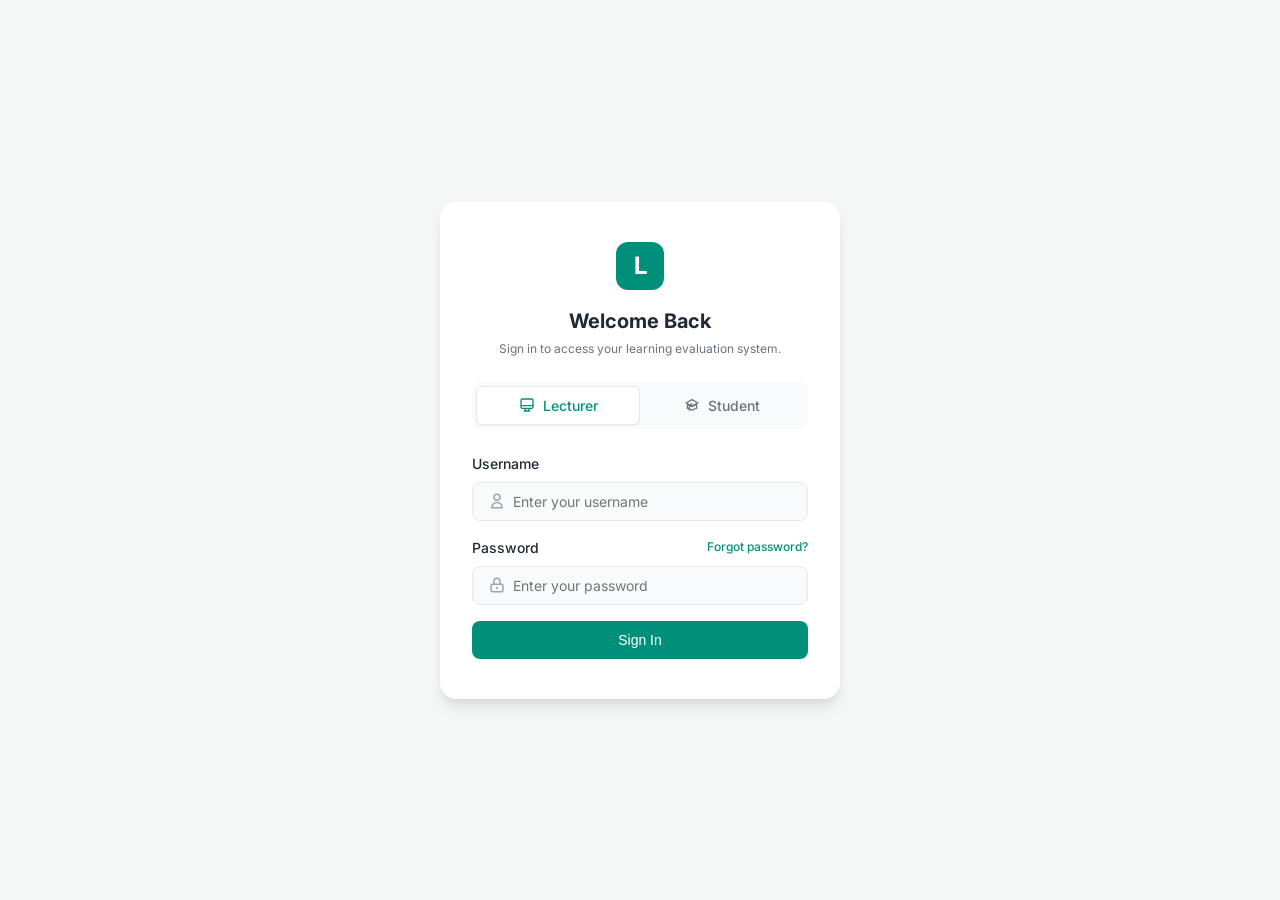
==== commit 7df1c29a: "Create central portal using Nilam's login layout to connect nilam and tsabita branches without alter" ====
--- a/index.html
+++ b/index.html
@@ -1,508 +1,73 @@
 <!DOCTYPE html>
 <html lang="en">
 <head>
-    <meta charset="UTF-8">
-    <meta name="viewport" content="width=device-width, initial-scale=1.0">
-    <title>LearnEval - Single Page App</title>
-    <!-- We load both style.css and dashboard.css because they hold distinct components -->
-    <link rel="stylesheet" href="style.css">
-    <link rel="stylesheet" href="dashboard.css">
-    <link rel="preconnect" href="https://fonts.googleapis.com">
-    <link rel="preconnect" href="https://fonts.gstatic.com" crossorigin>
-    <link href="https://fonts.googleapis.com/css2?family=Inter:wght@400;500;600;700&display=swap" rel="stylesheet">
+  <meta charset="UTF-8">
+  <meta name="viewport" content="width=device-width, initial-scale=1.0">
+  <title>University Grading Dashboard - Login</title>
+  <link rel="stylesheet" href="nilam/style.css">
 </head>
-<body>
-
-    <!-- ============================================== -->
-    <!-- LOGIN VIEW                                     -->
-    <!-- ============================================== -->
-    <div id="login-view">
-        <div class="card">
-            <div class="logo-container">
-                <div class="logo">L</div>
-            </div>
-            
-            <h2>Sign in to LearnEval</h2>
-            <p class="subtitle">Access your academic records and evaluations.</p>
-
-            <div class="role-toggle">
-                <button class="role-btn active">
-                    <svg width="18" height="18" viewBox="0 0 24 24" fill="none" stroke="currentColor" stroke-width="2" stroke-linecap="round" stroke-linejoin="round">
-                        <path d="M22 10v6M2 10l10-5 10 5-10 5z"></path>
-                        <path d="M6 12v5c3 3 9 3 12 0v-5"></path>
-                    </svg>
-                    Lecturer
-                </button>
-                <button class="role-btn">
-                    <svg width="18" height="18" viewBox="0 0 24 24" fill="none" stroke="currentColor" stroke-width="2" stroke-linecap="round" stroke-linejoin="round">
-                        <path d="M20 21v-2a4 4 0 0 0-4-4H8a4 4 0 0 0-4 4v2"></path>
-                        <circle cx="12" cy="7" r="4"></circle>
-                    </svg>
-                    Student
-                </button>
-            </div>
-
-            <form id="login-form">
-                <div class="form-group">
-                    <label>Username / NIM</label>
-                    <div class="input-wrapper">
-                        <svg class="input-icon" width="20" height="20" viewBox="0 0 24 24" fill="none" stroke="currentColor" stroke-width="2">
-                            <path d="M4 4h16c1.1 0 2 .9 2 2v12c0 1.1-.9 2-2 2H4c-1.1 0-2-.9-2-2V6c0-1.1.9-2 2-2z"></path>
-                            <polyline points="22,6 12,13 2,6"></polyline>
-                        </svg>
-                        <input type="text" value="Manusia">
-                    </div>
-                </div>
-
-                <div class="form-group">
-                    <label>Password</label>
-                    <div class="input-wrapper">
-                        <svg class="input-icon" width="20" height="20" viewBox="0 0 24 24" fill="none" stroke="currentColor" stroke-width="2">
-                            <rect x="3" y="11" width="18" height="11" rx="2" ry="2"></rect>
-                            <path d="M7 11V7a5 5 0 0 1 10 0v4"></path>
-                        </svg>
-                        <input type="password" placeholder="Enter Your Password">
-                    </div>
-                </div>
-
-                <button type="submit" class="submit-btn">Continue</button>
-            </form>
-        </div>
+<body class="auth-layout">
+  
+  <div class="auth-card">
+    <div class="flex flex-col items-center mb-6">
+      <div class="logo-box mb-4">L</div>
+      <h1 class="text-xl font-bold mb-1">Welcome Back</h1>
+      <p class="text-xs text-muted">Sign in to access your learning evaluation system.</p>
     </div>
 
-    <!-- ============================================== -->
-    <!-- DASHBOARD VIEW                                 -->
-    <!-- ============================================== -->
-    <div id="dashboard-view" style="display: none; width: 100%;">
-        <div class="layout">
-            <!-- Sidebar -->
-            <aside class="sidebar">
-                <div class="sidebar-header">
-                    <div class="logo-icon">L</div>
-                    <span class="logo-text">LearnEval</span>
-                </div>
-
-                <div class="menu-section">
-                    <p class="menu-label">MENU</p>
-                    <nav class="menu-list">
-                        <a href="#" class="menu-item active" data-menu="grade-report">
-                            <svg width="20" height="20" viewBox="0 0 24 24" fill="none" stroke="currentColor" stroke-width="2" stroke-linecap="round" stroke-linejoin="round">
-                                <path d="M22 10v6M2 10l10-5 10 5-10 5z"></path>
-                                <path d="M6 12v5c3 3 9 3 12 0v-5"></path>
-                            </svg>
-                            Grade Report
-                        </a>
-                        <a href="#" class="menu-item" data-menu="my-courses">
-                            <svg width="20" height="20" viewBox="0 0 24 24" fill="none" stroke="currentColor" stroke-width="2" stroke-linecap="round" stroke-linejoin="round">
-                                <path d="M2 3h6a4 4 0 0 1 4 4v14a3 3 0 0 0-3-3H2z"></path>
-                                <path d="M22 3h-6a4 4 0 0 0-4 4v14a3 3 0 0 1 3-3h7z"></path>
-                            </svg>
-                            My Courses
-                        </a>
-                        <a href="#" class="menu-item" data-menu="settings">
-                            <svg width="20" height="20" viewBox="0 0 24 24" fill="none" stroke="currentColor" stroke-width="2" stroke-linecap="round" stroke-linejoin="round">
-                                <circle cx="12" cy="12" r="3"></circle>
-                                <path d="M19.4 15a1.65 1.65 0 0 0 .33 1.82l.06.06a2 2 0 0 1 0 2.83 2 2 0 0 1-2.83 0l-.06-.06a1.65 1.65 0 0 0-1.82-.33 1.65 1.65 0 0 0-1 1.51V21a2 2 0 0 1-2 2 2 2 0 0 1-2-2v-.09A1.65 1.65 0 0 0 9 19.4a1.65 1.65 0 0 0-1.82.33l-.06.06a2 2 0 0 1-2.83 0 2 2 0 0 1 0-2.83l.06-.06a1.65 1.65 0 0 0 .33-1.82 1.65 1.65 0 0 0-1.51-1H3a2 2 0 0 1-2-2 2 2 0 0 1 2-2h.09A1.65 1.65 0 0 0 4.6 9a1.65 1.65 0 0 0-.33-1.82l-.06-.06a2 2 0 0 1 0-2.83 2 2 0 0 1 2.83 0l.06.06a1.65 1.65 0 0 0 1.82.33H9a1.65 1.65 0 0 0 1-1.51V3a2 2 0 0 1 2-2 2 2 0 0 1 2 2v.09a1.65 1.65 0 0 0 1 1.51 1.65 1.65 0 0 0 1.82-.33l.06-.06a2 2 0 0 1 2.83 0 2 2 0 0 1 0 2.83l-.06.06a1.65 1.65 0 0 0-.33 1.82V9a1.65 1.65 0 0 0 1.51 1H21a2 2 0 0 1 2 2 2 2 0 0 1-2 2h-.09a1.65 1.65 0 0 0-1.51 1z"></path>
-                            </svg>
-                            Settings
-                        </a>
-                    </nav>
-                </div>
-
-                <div class="sidebar-footer">
-                    <a href="#" class="menu-item sign-out" id="sign-out-btn">
-                        <svg width="20" height="20" viewBox="0 0 24 24" fill="none" stroke="currentColor" stroke-width="2" stroke-linecap="round" stroke-linejoin="round">
-                            <path d="M9 21H5a2 2 0 0 1-2-2V5a2 2 0 0 1 2-2h4"></path>
-                            <polyline points="16 17 21 12 16 7"></polyline>
-                            <line x1="21" y1="12" x2="9" y2="12"></line>
-                        </svg>
-                        Sign Out
-                    </a>
-                </div>
-            </aside>
-
-            <!-- Main Content -->
-            <main class="main-content">
-                <header class="page-header">
-                    <h1 id="page-title">Grade Report</h1>
-                    <p id="page-subtitle">Welcome back, Alice Smith (1012001). Here is your academic performance overview.</p>
-                </header>
-
-                <!-- ============================ -->
-                <!-- CONTENT SECTION: Grade Report-->
-                <!-- ============================ -->
-                <div id="grade-report-section" class="content-section">
-                    <div class="tabs-container">
-                        <a href="#" class="tab active" data-tab="khs">
-                            <svg width="18" height="18" viewBox="0 0 24 24" fill="none" stroke="currentColor" stroke-width="2" stroke-linecap="round" stroke-linejoin="round">
-                                <path d="M22 10v6M2 10l10-5 10 5-10 5z"></path>
-                                <path d="M6 12v5c3 3 9 3 12 0v-5"></path>
-                            </svg>
-                            Kartu Hasil Studi
-                        </a>
-                        <a href="#" class="tab" data-tab="rincian">
-                            <svg width="18" height="18" viewBox="0 0 24 24" fill="none" stroke="currentColor" stroke-width="2" stroke-linecap="round" stroke-linejoin="round">
-                                <path d="M14 2H6a2 2 0 0 0-2 2v16a2 2 0 0 0 2 2h12a2 2 0 0 0 2-2V8z"></path>
-                                <polyline points="14 2 14 8 20 8"></polyline>
-                                <line x1="16" y1="13" x2="8" y2="13"></line>
-                                <line x1="16" y1="17" x2="8" y2="17"></line>
-                                <polyline points="10 9 9 9 8 9"></polyline>
-                            </svg>
-                            Rincian Persentase & Nilai
-                        </a>
-                    </div>
-
-                    <!-- TAB 1: KHS -->
-                    <div id="tab-khs" class="tab-pane active">
-                        <div class="table-card">
-                            <table>
-                                <thead>
-                                    <tr>
-                                        <th width="10%">No</th>
-                                        <th width="20%">Kode Matakuliah</th>
-                                        <th width="40%">Nama Matakuliah</th>
-                                        <th width="10%">SKS</th>
-                                        <th width="10%">Nilai</th>
-                                        <th width="10%">SKS x Nilai</th>
-                                    </tr>
-                                </thead>
-                                <tbody>
-                                    <tr style="cursor: pointer;" onclick="viewRincian('MOBILE PROGRAMMING')" title="Klik untuk lihat rincian">
-                                        <td>1</td>
-                                        <td>20060511C08</td>
-                                        <td style="color: #475569;">MOBILE PROGRAMMING</td>
-                                        <td>3</td>
-                                        <td class="grade-bold">A</td>
-                                        <td>12</td>
-                                    </tr>
-                                    <tr>
-                                        <td>2</td>
-                                        <td>24000011B05</td>
-                                        <td style="color: #475569;">BAHASA INGGRIS UMUM</td>
-                                        <td>3</td>
-                                        <td class="grade-bold">B+</td>
-                                        <td>10.5</td>
-                                    </tr>
-                                    <tr>
-                                        <td>3</td>
-                                        <td>24000011B07</td>
-                                        <td style="color: #475569;">FILSAFAT ILMU</td>
-                                        <td>2</td>
-                                        <td class="grade-bold">A</td>
-                                        <td>8</td>
-                                    </tr>
-                                    <tr>
-                                        <td>4</td>
-                                        <td>24000011B09</td>
-                                        <td style="color: #475569;">TEOSOFI</td>
-                                        <td>2</td>
-                                        <td class="grade-bold">B+</td>
-                                        <td>7</td>
-                                    </tr>
-                                    <tr>
-                                        <td>5</td>
-                                        <td>24000011B11</td>
-                                        <td style="color: #475569;">STUDI FIQIH</td>
-                                        <td>2</td>
-                                        <td class="grade-bold">A</td>
-                                        <td>8</td>
-                                    </tr>
-                                    <tr>
-                                        <td>6</td>
-                                        <td>24060511D12</td>
-                                        <td style="color: #475569;">STATISTICS</td>
-                                        <td>3</td>
-                                        <td class="grade-bold">A</td>
-                                        <td>12</td>
-                                    </tr>
-                                    <tr>
-                                        <td>7</td>
-                                        <td>24060511D13</td>
-                                        <td style="color: #475569;">NUMERICAL METHODS</td>
-                                        <td>3</td>
-                                        <td class="grade-bold">B</td>
-                                        <td>9</td>
-                                    </tr>
-                                    <tr style="cursor: pointer;" onclick="viewRincian('DATA STRUCTURES')" title="Klik untuk lihat rincian">
-                                        <td>8</td>
-                                        <td>24060511D14</td>
-                                        <td style="color: #475569;">DATA STRUCTURE</td>
-                                        <td>2</td>
-                                        <td class="grade-bold">A</td>
-                                        <td>8</td>
-                                    </tr>
-                                    <tr>
-                                        <td>9</td>
-                                        <td>24060511D15</td>
-                                        <td style="color: #475569;">COMPUTER SYSTEM</td>
-                                        <td>2</td>
-                                        <td class="grade-bold">A</td>
-                                        <td>8</td>
-                                    </tr>
-                                    <tr>
-                                        <td>10</td>
-                                        <td>24060511D16</td>
-                                        <td style="color: #475569;">DATA STRUCTURE PRACTICUM</td>
-                                        <td>1</td>
-                                        <td class="grade-bold">A</td>
-                                        <td>4</td>
-                                    </tr>
-                                </tbody>
-                            </table>
-                        </div>
-                    </div>
-
-                    <!-- TAB 2: Rincian -->
-                    <div id="tab-rincian" class="tab-pane" style="display: none;">
-                        <div class="alert-info">
-                            <svg width="20" height="20" viewBox="0 0 24 24" fill="none" stroke="currentColor" stroke-width="2" stroke-linecap="round" stroke-linejoin="round">
-                                <circle cx="12" cy="12" r="10"></circle>
-                                <line x1="12" y1="16" x2="12" y2="12"></line>
-                                <line x1="12" y1="8" x2="12.01" y2="8"></line>
-                            </svg>
-                            <div class="alert-content">
-                                <h4>Viewing breakdown for <span id="rincian-course-name">Mobile Programming</span></h4>
-                                <p>Select a different course from the Kartu Hasil Studi to view its specific breakdown.</p>
-                            </div>
-                        </div>
-
-                        <div class="score-summary-card">
-                            <div class="score-main">
-                                <div class="grade-box" id="rincian-final-grade">A</div>
-                                <div>
-                                    <div class="score-text-label">FINAL SUBJECT GRADE</div>
-                                    <div class="score-value" id="rincian-final-score">89.45 <span class="score-max">/100</span></div>
-                                </div>
-                            </div>
-                            <div class="score-breakdown-boxes">
-                                <div class="breakdown-box">
-                                    <div class="breakdown-label">ASSIGNMENTS</div>
-                                    <div class="breakdown-value" id="rincian-val-assignments">87.5</div>
-                                </div>
-                                <div class="breakdown-box">
-                                    <div class="breakdown-label">UTS</div>
-                                    <div class="breakdown-value" id="rincian-val-uts">88</div>
-                                </div>
-                                <div class="breakdown-box">
-                                    <div class="breakdown-label">UAS</div>
-                                    <div class="breakdown-value" id="rincian-val-uas">92</div>
-                                </div>
-                            </div>
-                        </div>
-
-                        <div class="table-card">
-                            <table class="details-table">
-                                <thead>
-                                    <tr>
-                                        <th width="45%">COMPONENT</th>
-                                        <th width="15%" class="text-right">WEIGHT</th>
-                                        <th width="20%" class="text-right">SCORE</th>
-                                        <th width="20%" class="text-right" style="color: #029C8B;">WEIGHTED</th>
-                                    </tr>
-                                </thead>
-                                <tbody id="rincian-tbody">
-                                    <!-- Populated via app.js -->
-                                </tbody>
-                            </table>
-                        </div>
-                    </div>
-                </div>
-
-                <!-- ============================ -->
-                <!-- CONTENT SECTION: My Courses  -->
-                <!-- ============================ -->
-                <div id="my-courses-section" class="content-section" style="display: none;">
-                    <div class="courses-grid">
-                        <div class="course-card">
-                            <div class="card-top-icon">
-                                <svg fill="none" stroke="currentColor" stroke-width="2" viewBox="0 0 24 24">
-                                    <path d="M2 3h6a4 4 0 0 1 4 4v14a3 3 0 0 0-3-3H2z"></path>
-                                    <path d="M22 3h-6a4 4 0 0 0-4 4v14a3 3 0 0 1 3-3h7z"></path>
-                                </svg>
-                            </div>
-                            <div class="course-badge-row">
-                                <span class="course-code-badge">CS301</span>
-                                <span class="course-sks">3 SKS</span>
-                            </div>
-                            <h3 class="course-title">Web Programming</h3>
-                            <div class="course-detail">
-                                <svg width="16" height="16" viewBox="0 0 24 24" fill="none" stroke="currentColor" stroke-width="2">
-                                    <path d="M20 21v-2a4 4 0 0 0-4-4H8a4 4 0 0 0-4 4v2"></path>
-                                    <circle cx="12" cy="7" r="4"></circle>
-                                </svg>
-                                Dr. John Doe
-                            </div>
-                            <div class="course-detail schedule-row">
-                                <svg width="16" height="16" viewBox="0 0 24 24" fill="none" stroke="currentColor" stroke-width="2">
-                                    <circle cx="12" cy="12" r="10"></circle>
-                                    <polyline points="12 6 12 12 16 14"></polyline>
-                                </svg>
-                                Mon, Wed 10:00 - 11:30
-                            </div>
-                            <div class="course-action">
-                                <a href="#" class="course-action-link" onclick="viewRincian('MOBILE PROGRAMMING')">
-                                    Lihat Rincian
-                                    <svg width="16" height="16" viewBox="0 0 24 24" fill="none" stroke="currentColor" stroke-width="2">
-                                        <line x1="5" y1="12" x2="19" y2="12"></line>
-                                        <polyline points="12 5 19 12 12 19"></polyline>
-                                    </svg>
-                                </a>
-                            </div>
-                        </div>
-
-                        <!-- Card 2 -->
-                        <div class="course-card">
-                            <div class="card-top-icon">
-                                <svg fill="none" stroke="currentColor" stroke-width="2" viewBox="0 0 24 24">
-                                    <path d="M2 3h6a4 4 0 0 1 4 4v14a3 3 0 0 0-3-3H2z"></path>
-                                    <path d="M22 3h-6a4 4 0 0 0-4 4v14a3 3 0 0 1 3-3h7z"></path>
-                                </svg>
-                            </div>
-                            <div class="course-badge-row">
-                                <span class="course-code-badge">CS302</span>
-                                <span class="course-sks">4 SKS</span>
-                            </div>
-                            <h3 class="course-title">Data Structures</h3>
-                            <div class="course-detail">
-                                <svg width="16" height="16" viewBox="0 0 24 24" fill="none" stroke="currentColor" stroke-width="2">
-                                    <path d="M20 21v-2a4 4 0 0 0-4-4H8a4 4 0 0 0-4 4v2"></path>
-                                    <circle cx="12" cy="7" r="4"></circle>
-                                </svg>
-                                Prof. Alan Smith
-                            </div>
-                            <div class="course-detail schedule-row">
-                                <svg width="16" height="16" viewBox="0 0 24 24" fill="none" stroke="currentColor" stroke-width="2">
-                                    <circle cx="12" cy="12" r="10"></circle>
-                                    <polyline points="12 6 12 12 16 14"></polyline>
-                                </svg>
-                                Tue, Thu 08:00 - 09:30
-                            </div>
-                            <div class="course-action">
-                                <a href="#" class="course-action-link" onclick="viewRincian('DATA STRUCTURES')">
-                                    Lihat Rincian
-                                    <svg width="16" height="16" viewBox="0 0 24 24" fill="none" stroke="currentColor" stroke-width="2">
-                                        <line x1="5" y1="12" x2="19" y2="12"></line>
-                                        <polyline points="12 5 19 12 12 19"></polyline>
-                                    </svg>
-                                </a>
-                            </div>
-                        </div>
-
-                        <!-- Card 3 -->
-                        <div class="course-card">
-                            <div class="card-top-icon">
-                                <svg fill="none" stroke="currentColor" stroke-width="2" viewBox="0 0 24 24">
-                                    <path d="M2 3h6a4 4 0 0 1 4 4v14a3 3 0 0 0-3-3H2z"></path>
-                                    <path d="M22 3h-6a4 4 0 0 0-4 4v14a3 3 0 0 1 3-3h7z"></path>
-                                </svg>
-                            </div>
-                            <div class="course-badge-row">
-                                <span class="course-code-badge">CS401</span>
-                                <span class="course-sks">3 SKS</span>
-                            </div>
-                            <h3 class="course-title">Software Engineering</h3>
-                            <div class="course-detail">
-                                <svg width="16" height="16" viewBox="0 0 24 24" fill="none" stroke="currentColor" stroke-width="2">
-                                    <path d="M20 21v-2a4 4 0 0 0-4-4H8a4 4 0 0 0-4 4v2"></path>
-                                    <circle cx="12" cy="7" r="4"></circle>
-                                </svg>
-                                Dr. Jane Smith
-                            </div>
-                            <div class="course-detail schedule-row">
-                                <svg width="16" height="16" viewBox="0 0 24 24" fill="none" stroke="currentColor" stroke-width="2">
-                                    <circle cx="12" cy="12" r="10"></circle>
-                                    <polyline points="12 6 12 12 16 14"></polyline>
-                                </svg>
-                                Fri 13:00 - 15:30
-                            </div>
-                            <div class="course-action">
-                                <a href="#" class="course-action-link" onclick="viewRincian('SOFTWARE ENGINEERING')">
-                                    Lihat Rincian
-                                    <svg width="16" height="16" viewBox="0 0 24 24" fill="none" stroke="currentColor" stroke-width="2">
-                                        <line x1="5" y1="12" x2="19" y2="12"></line>
-                                        <polyline points="12 5 19 12 12 19"></polyline>
-                                    </svg>
-                                </a>
-                            </div>
-                        </div>
-                    </div>
-                </div>
-
-                <!-- ============================ -->
-                <!-- CONTENT SECTION: Settings    -->
-                <!-- ============================ -->
-                <div id="settings-section" class="content-section" style="display: none;">
-                    <div class="settings-section">
-                        <!-- Profile Card -->
-                        <div class="settings-card">
-                            <div class="card-header">
-                                <div class="card-title">
-                                    <svg width="18" height="18" viewBox="0 0 24 24" fill="none" stroke="currentColor" stroke-width="2" stroke-linecap="round" stroke-linejoin="round">
-                                        <path d="M20 21v-2a4 4 0 0 0-4-4H8a4 4 0 0 0-4 4v2"></path>
-                                        <circle cx="12" cy="7" r="4"></circle>
-                                    </svg>
-                                    Profile Information
-                                </div>
-                                <div class="card-subtitle">Update your personal details here.</div>
-                            </div>
-
-                            <div class="grid-form">
-                                <div class="form-group">
-                                    <label>Full Name</label>
-                                    <div class="setting-input">
-                                        <svg width="20" height="20" viewBox="0 0 24 24" fill="none" stroke="currentColor" stroke-width="2" stroke-linecap="round" stroke-linejoin="round">
-                                            <path d="M20 21v-2a4 4 0 0 0-4-4H8a4 4 0 0 0-4 4v2"></path>
-                                            <circle cx="12" cy="7" r="4"></circle>
-                                        </svg>
-                                        <input type="text" value="Alice Smith">
-                                    </div>
-                                </div>
-
-                                <div class="form-group">
-                                    <label>Student ID (NIM)</label>
-                                    <div class="setting-input readonly">
-                                        <svg width="20" height="20" viewBox="0 0 24 24" fill="none" stroke="currentColor" stroke-width="2" stroke-linecap="round" stroke-linejoin="round">
-                                            <rect x="3" y="11" width="18" height="11" rx="2" ry="2"></rect>
-                                            <path d="M7 11V7a5 5 0 0 1 10 0v4"></path>
-                                        </svg>
-                                        <input type="text" value="1012001" readonly>
-                                    </div>
-                                </div>
-
-                                <div class="form-group full-width">
-                                    <label>Email Address</label>
-                                    <div class="setting-input">
-                                        <svg width="20" height="20" viewBox="0 0 24 24" fill="none" stroke="currentColor" stroke-width="2" stroke-linecap="round" stroke-linejoin="round">
-                                            <path d="M4 4h16c1.1 0 2 .9 2 2v12c0 1.1-.9 2-2 2H4c-1.1 0-2-.9-2-2V6c0-1.1.9-2 2-2z"></path>
-                                            <polyline points="22,6 12,13 2,6"></polyline>
-                                        </svg>
-                                        <input type="email" value="alice.smith@student.university.edu">
-                                    </div>
-                                </div>
-                            </div>
-                            <button class="btn-primary">Save Changes</button>
-                        </div>
-
-                        <!-- Security Card -->
-                        <div class="settings-card">
-                            <div class="card-header" style="margin-bottom: 0;">
-                                <div class="card-title">
-                                    <svg width="18" height="18" viewBox="0 0 24 24" fill="none" stroke="currentColor" stroke-width="2" stroke-linecap="round" stroke-linejoin="round">
-                                        <rect x="3" y="11" width="18" height="11" rx="2" ry="2"></rect>
-                                        <path d="M7 11V7a5 5 0 0 1 10 0v4"></path>
-                                    </svg>
-                                    Account Security
-                                </div>
-                                <div class="card-subtitle">Manage your password and security settings.</div>
-                            </div>
-                        </div>
-                    </div>
-                </div>
-            </main>
-        </div>
+    <!-- Role Tabs -->
+    <div class="role-tabs mb-6" id="role-tabs">
+      <div class="role-tab active" data-role="lecturer" onclick="selectRole('lecturer')">
+        <svg fill="none" stroke="currentColor" stroke-width="2" viewBox="0 0 24 24"><path stroke-linecap="round" stroke-linejoin="round" d="M9.75 17L9 20l-1 1h8l-1-1-.75-3M3 13h18M5 17h14a2 2 0 002-2V5a2 2 0 00-2-2H5a2 2 0 00-2 2v10a2 2 0 002 2z"></path></svg>
+        Lecturer
+      </div>
+      <div class="role-tab" data-role="student" onclick="selectRole('student')">
+        <svg fill="none" stroke="currentColor" stroke-width="2" viewBox="0 0 24 24"><path stroke-linecap="round" stroke-linejoin="round" d="M12 14l9-5-9-5-9 5 9 5z"></path><path stroke-linecap="round" stroke-linejoin="round" d="M12 14l6.16-3.422a12.083 12.083 0 01.665 6.479A11.952 11.952 0 0012 20.055a11.952 11.952 0 00-6.824-2.998 12.078 12.078 0 01.665-6.479L12 14zm-4 6v-7.5l4-2.222"></path></svg>
+        Student
+      </div>
     </div>
 
-    <!-- Scripts for logic -->
-    <script src="app.js"></script>
+    <!-- Login Form -->
+    <form id="login-form">
+      <div class="form-group mb-4">
+        <label class="form-label">Username</label>
+        <div class="input-container">
+          <div class="input-icon">
+            <svg fill="none" stroke="currentColor" stroke-width="2" viewBox="0 0 24 24" width="18" height="18"><path stroke-linecap="round" stroke-linejoin="round" d="M16 7a4 4 0 11-8 0 4 4 0 018 0zM12 14a7 7 0 00-7 7h14a7 7 0 00-7-7z"></path></svg>
+          </div>
+          <input type="text" class="form-control" placeholder="Enter your username" required>
+        </div>
+      </div>
+
+      <div class="form-group mb-6">
+        <div class="form-label">
+          <span>Password</span>
+          <a href="#" class="text-xs">Forgot password?</a>
+        </div>
+        <div class="input-container">
+          <div class="input-icon">
+            <svg fill="none" stroke="currentColor" stroke-width="2" viewBox="0 0 24 24" width="18" height="18"><path stroke-linecap="round" stroke-linejoin="round" d="M12 15v2m-6 4h12a2 2 0 002-2v-6a2 2 0 00-2-2H6a2 2 0 00-2 2v6a2 2 0 002 2zm10-10V7a4 4 0 00-8 0v4h8V7z"></path></svg>
+          </div>
+          <input type="password" class="form-control" placeholder="Enter your password" required>
+        </div>
+      </div>
+
+      <button type="submit" class="btn btn-primary w-full">Sign In</button>
+    </form>
+  </div>
+
+  <script src="nilam/script.js"></script>
+  <script>
+    document.getElementById('login-form').addEventListener('submit', function(e) {
+      e.preventDefault();
+      // route based on active tab
+      const activeTab = document.querySelector('.role-tab.active');
+      if (activeTab && activeTab.dataset.role === 'student') {
+        window.location.href = 'tsabita/index.html';
+      } else {
+        window.location.href = 'nilam/dashboard.html';
+      }
+    });
+  </script>
 </body>
 </html>
--- a/nilam/style.css
+++ b/nilam/style.css
@@ -0,0 +1,723 @@
+@import url('https://fonts.googleapis.com/css2?family=Inter:wght@400;500;600;700&display=swap');
+
+:root {
+  /* Colors */
+  --primary: #00907A;
+  --primary-hover: #007D6A;
+  --bg-main: #F4F7F6;
+  --surface: #FFFFFF;
+  --text-dark: #1F2937;
+  --text-muted: #6B7280;
+  --text-light: #9CA3AF;
+  --border-color: #E5E7EB;
+  --input-bg: #F9FAFB;
+  --success: #10B981;
+  --sidebar-w: 260px;
+  
+  /* Typography */
+  --font-sans: 'Inter', sans-serif;
+  
+  /* Shadows */
+  --shadow-sm: 0 1px 2px 0 rgba(0, 0, 0, 0.05);
+  --shadow-md: 0 4px 6px -1px rgba(0, 0, 0, 0.1), 0 2px 4px -1px rgba(0, 0, 0, 0.06);
+  --shadow-lg: 0 10px 15px -3px rgba(0, 0, 0, 0.1), 0 4px 6px -2px rgba(0, 0, 0, 0.05);
+}
+
+*, *::before, *::after {
+  box-sizing: border-box;
+  margin: 0;
+  padding: 0;
+}
+
+body {
+  font-family: var(--font-sans);
+  background-color: var(--bg-main);
+  color: var(--text-dark);
+  line-height: 1.5;
+  -webkit-font-smoothing: antialiased;
+}
+
+a {
+  text-decoration: none;
+  color: var(--primary);
+}
+
+a:hover {
+  text-decoration: underline;
+}
+
+/* Typography Utilities */
+.text-xs { font-size: 0.75rem; }
+.text-sm { font-size: 0.875rem; }
+.text-base { font-size: 1rem; }
+.text-lg { font-size: 1.125rem; }
+.text-xl { font-size: 1.25rem; }
+.text-2xl { font-size: 1.5rem; }
+
+.font-medium { font-weight: 500; }
+.font-semibold { font-weight: 600; }
+.font-bold { font-weight: 700; }
+
+.text-muted { color: var(--text-muted); }
+.text-light { color: var(--text-light); }
+.text-primary { color: var(--primary); }
+
+.mb-1 { margin-bottom: 0.25rem; }
+.mb-2 { margin-bottom: 0.5rem; }
+.mb-4 { margin-bottom: 1rem; }
+.mb-6 { margin-bottom: 1.5rem; }
+.mb-8 { margin-bottom: 2rem; }
+.mt-4 { margin-top: 1rem; }
+.mt-6 { margin-top: 1.5rem; }
+.mr-2 { margin-right: 0.5rem; }
+.mr-4 { margin-right: 1rem; }
+.ml-auto { margin-left: auto; }
+
+/* Flexbox Utilities */
+.flex { display: flex; }
+.flex-col { flex-direction: column; }
+.items-center { align-items: center; }
+.justify-between { justify-content: space-between; }
+.justify-center { justify-content: center; }
+.gap-2 { gap: 0.5rem; }
+.gap-3 { gap: 0.75rem; }
+.gap-4 { gap: 1rem; }
+
+/* Logo Box */
+.logo-box {
+  width: 48px;
+  height: 48px;
+  background-color: var(--primary);
+  border-radius: 12px;
+  color: white;
+  display: flex;
+  align-items: center;
+  justify-content: center;
+  font-size: 24px;
+  font-weight: 700;
+}
+.logo-box.small {
+  width: 32px;
+  height: 32px;
+  border-radius: 8px;
+  font-size: 16px;
+}
+
+/* Buttons */
+.btn {
+  display: inline-flex;
+  align-items: center;
+  justify-content: center;
+  padding: 0.625rem 1rem;
+  border-radius: 8px;
+  font-weight: 500;
+  font-size: 0.875rem;
+  cursor: pointer;
+  transition: all 0.2s;
+  border: 1px solid transparent;
+  gap: 0.5rem;
+}
+
+.btn-primary {
+  background-color: var(--primary);
+  color: white;
+}
+.btn-primary:hover {
+  background-color: var(--primary-hover);
+  text-decoration: none;
+}
+
+.btn-outline {
+  background-color: transparent;
+  color: var(--primary);
+  border-color: var(--border-color);
+}
+.btn-outline:hover {
+  background-color: var(--input-bg);
+  border-color: var(--primary);
+  text-decoration: none;
+}
+
+.w-full { width: 100%; }
+
+/* Form Controls */
+.form-group {
+  margin-bottom: 1rem;
+}
+
+.form-label {
+  display: flex;
+  justify-content: space-between;
+  align-items: center;
+  font-size: 0.875rem;
+  font-weight: 500;
+  margin-bottom: 0.5rem;
+}
+
+.input-container {
+  position: relative;
+  display: flex;
+  align-items: center;
+}
+
+.input-icon {
+  position: absolute;
+  left: 1rem;
+  color: var(--text-light);
+  display: flex;
+  align-items: center;
+}
+
+.form-control {
+  width: 100%;
+  padding: 0.625rem 1rem 0.625rem 2.5rem;
+  border: 1px solid var(--border-color);
+  border-radius: 8px;
+  font-family: inherit;
+  font-size: 0.875rem;
+  background-color: var(--input-bg);
+  color: var(--text-dark);
+  transition: border-color 0.2s;
+}
+
+.form-control:focus {
+  outline: none;
+  border-color: var(--primary);
+  background-color: var(--surface);
+}
+
+/* Toggle Switch (Student/Lecturer) */
+.role-toggle {
+  display: flex;
+  background-color: var(--input-bg);
+  padding: 4px;
+  border-radius: 8px;
+  align-items: center;
+}
+
+/* Wait, looking at the image, it's not a toggle switch like iOS, it's two tabs side by side. */
+.role-tabs {
+  display: flex;
+  background-color: var(--input-bg);
+  padding: 4px;
+  border-radius: 8px;
+  width: 100%;
+}
+
+.role-tab {
+  flex: 1;
+  text-align: center;
+  padding: 0.5rem;
+  font-size: 0.875rem;
+  font-weight: 500;
+  border-radius: 6px;
+  cursor: pointer;
+  color: var(--text-muted);
+  display: flex;
+  align-items: center;
+  justify-content: center;
+  gap: 0.5rem;
+  border: 1px solid transparent;
+}
+
+.role-tab.active {
+  background-color: var(--surface);
+  color: var(--primary);
+  box-shadow: var(--shadow-sm);
+  border-color: var(--border-color);
+}
+
+.role-tab svg {
+  width: 16px;
+  height: 16px;
+}
+
+/* Layouts */
+.auth-layout {
+  min-height: 100vh;
+  display: flex;
+  align-items: center;
+  justify-content: center;
+  padding: 1rem;
+}
+
+.auth-card {
+  background-color: var(--surface);
+  border-radius: 16px;
+  box-shadow: var(--shadow-lg);
+  padding: 2.5rem 2rem;
+  width: 100%;
+  max-width: 400px;
+}
+
+/* Dashboard Layout */
+.dashboard-layout {
+  display: flex;
+  min-height: 100vh;
+}
+
+.sidebar {
+  width: var(--sidebar-w);
+  background-color: var(--surface);
+  border-right: 1px solid var(--border-color);
+  display: flex;
+  flex-direction: column;
+  padding: 1.5rem 0;
+}
+
+.sidebar-brand {
+  padding: 0 1.5rem;
+  display: flex;
+  align-items: center;
+  gap: 0.75rem;
+  font-weight: 700;
+  font-size: 1.25rem;
+  color: var(--text-dark);
+  margin-bottom: 2.5rem;
+}
+
+.sidebar-menu {
+  list-style: none;
+  flex: 1;
+}
+
+.menu-title {
+  padding: 0 1.5rem;
+  font-size: 0.75rem;
+  font-weight: 600;
+  color: var(--text-light);
+  margin-bottom: 0.5rem;
+  letter-spacing: 0.05em;
+}
+
+.menu-item {
+  display: flex;
+  align-items: center;
+  padding: 0.75rem 1.5rem;
+  color: var(--text-muted);
+  text-decoration: none;
+  font-weight: 500;
+  font-size: 0.875rem;
+  gap: 0.75rem;
+  border-left: 3px solid transparent;
+  transition: all 0.2s;
+}
+
+.menu-item:hover {
+  background-color: var(--bg-main);
+  text-decoration: none;
+}
+
+.menu-item.active {
+  color: var(--primary);
+  background-color: rgba(0, 144, 122, 0.05); /* very light teal */
+  border-left-color: var(--primary);
+}
+
+.menu-item svg {
+  width: 20px;
+  height: 20px;
+}
+
+.sidebar-footer {
+  padding: 0 1.5rem;
+  margin-top: auto;
+}
+
+.main-content {
+  flex: 1;
+  padding: 2rem 3rem;
+  overflow-y: auto;
+}
+
+.page-header {
+  margin-bottom: 2rem;
+}
+
+/* Cards */
+.card {
+  background-color: var(--surface);
+  border-radius: 12px;
+  box-shadow: var(--shadow-sm);
+  border: 1px solid var(--border-color);
+  padding: 1.5rem;
+  margin-bottom: 1.5rem;
+}
+
+.card-header {
+  display: flex;
+  justify-content: space-between;
+  align-items: center;
+  margin-bottom: 1.5rem;
+}
+
+.card-title {
+  font-size: 1.125rem;
+  font-weight: 600;
+}
+
+/* Grading Configuration Area */
+.weight-inputs {
+  display: flex;
+  gap: 1.5rem;
+  align-items: center;
+  margin-bottom: 1rem;
+}
+
+.weight-input-group {
+  display: flex;
+  flex-direction: column;
+  gap: 0.5rem;
+}
+
+.weight-label {
+  font-size: 0.75rem;
+  font-weight: 600;
+  color: var(--text-muted);
+  text-transform: uppercase;
+}
+
+.weight-input-wrapper {
+  display: flex;
+  align-items: center;
+  gap: 0.5rem;
+}
+
+.weight-input {
+  width: 60px;
+  padding: 0.5rem;
+  border: 1px solid var(--border-color);
+  border-radius: 6px;
+  text-align: center;
+  font-weight: 500;
+  background-color: var(--input-bg);
+}
+
+.weight-input:focus {
+  outline: none;
+  border-color: var(--primary);
+}
+
+.status-indicator {
+  display: flex;
+  align-items: center;
+  gap: 0.5rem;
+  font-size: 0.875rem;
+  color: var(--text-muted);
+}
+.status-dot {
+  width: 8px;
+  height: 8px;
+  border-radius: 50%;
+  background-color: var(--success);
+}
+
+/* Table Settings */
+.table-container {
+  width: 100%;
+  overflow-x: auto;
+}
+
+.table {
+  width: 100%;
+  border-collapse: collapse;
+}
+
+.table th {
+  text-align: left;
+  padding: 1rem;
+  font-size: 0.75rem;
+  font-weight: 600;
+  color: var(--text-muted);
+  text-transform: uppercase;
+  border-bottom: 1px solid var(--border-color);
+}
+
+/* the numeric columns in dashboard are centered, check image 2/3 */
+.table th.text-center, .table td.text-center {
+  text-align: center;
+}
+
+.table td {
+  padding: 1rem;
+  font-size: 0.875rem;
+  border-bottom: 1px solid var(--border-color);
+  vertical-align: middle;
+}
+
+.table tbody tr:last-child td {
+  border-bottom: none;
+}
+
+.table td .student-id {
+  font-weight: 600;
+  color: var(--text-dark);
+}
+
+.table td .student-name {
+  color: var(--text-muted);
+  font-size: 0.75rem;
+}
+
+.grade-input {
+  width: 60px;
+  padding: 0.5rem;
+  border: 1px solid var(--border-color);
+  border-radius: 6px;
+  text-align: center;
+  font-weight: 500;
+  background-color: var(--input-bg);
+}
+.grade-input:focus {
+  outline: none;
+  border-color: var(--primary);
+}
+
+.grade-cell {
+  /* Cells with final calculated scores */
+  font-weight: 600;
+  color: var(--text-dark);
+}
+.grade-cell.text-primary {
+  color: var(--primary);
+}
+.grade-cell.status-red {
+  color: #EF4444; /* Wait, is there red? Images don't show red explicitly, but let's see. First img, all passing or positive. Final scores are green. Wait, first image final score 88.45 is green text? Let me check the mockups closely. Yes, 88.45, 93.85, 88.35 are text-primary. 77.15 is gray? No, it looks green too. */
+}
+
+/* Toast */
+.toast-container {
+  position: fixed;
+  bottom: 2rem;
+  right: 2rem;
+  z-index: 50;
+  display: flex;
+  flex-direction: column;
+  gap: 1rem;
+}
+
+.toast {
+  background-color: var(--surface);
+  border-radius: 8px;
+  box-shadow: var(--shadow-lg);
+  display: flex;
+  align-items: flex-start;
+  padding: 1rem;
+  min-width: 300px;
+  border: 1px solid var(--border-color);
+  gap: 0.75rem;
+  transform: translateX(120%);
+  transition: transform 0.3s ease-in-out;
+}
+
+.toast.show {
+  transform: translateX(0);
+}
+
+.toast-icon {
+  color: var(--success);
+  flex-shrink: 0;
+}
+
+.toast-content {
+  flex: 1;
+}
+
+.toast-title {
+  font-weight: 600;
+  font-size: 0.875rem;
+  margin-bottom: 0.25rem;
+}
+
+.toast-message {
+  font-size: 0.75rem;
+  color: var(--text-muted);
+  margin-bottom: 0.5rem;
+}
+
+.toast-close {
+  background: none;
+  border: none;
+  color: var(--text-light);
+  cursor: pointer;
+  padding: 0;
+}
+.toast-close:hover {
+  color: var(--text-dark);
+}
+
+.toast-link {
+  font-size: 0.75rem;
+  font-weight: 500;
+  color: var(--primary);
+}
+
+/* Course Cards */
+.courses-grid {
+  display: grid;
+  grid-template-columns: repeat(auto-fill, minmax(280px, 1fr));
+  gap: 1.5rem;
+}
+
+.course-card {
+  background-color: var(--surface);
+  border-radius: 12px;
+  box-shadow: var(--shadow-sm);
+  border: 1px solid var(--border-color);
+  padding: 1.5rem;
+  display: flex;
+  flex-direction: column;
+}
+
+.course-card-header {
+  display: flex;
+  justify-content: space-between;
+  align-items: flex-start;
+  margin-bottom: 1rem;
+}
+
+.course-icon-bg {
+  width: 40px;
+  height: 40px;
+  background-color: rgba(0, 144, 122, 0.1);
+  color: var(--primary);
+  border-radius: 8px;
+  display: flex;
+  align-items: center;
+  justify-content: center;
+}
+
+.course-code {
+  font-size: 0.75rem;
+  font-weight: 600;
+  color: var(--primary);
+  margin-bottom: 0.25rem;
+  letter-spacing: 0.05em;
+  text-transform: uppercase;
+}
+
+.course-title {
+  font-size: 1.125rem;
+  font-weight: 700;
+  color: var(--text-dark);
+  margin-bottom: 1rem;
+  line-height: 1.3;
+}
+
+.course-info {
+  display: flex;
+  align-items: center;
+  gap: 0.5rem;
+  font-size: 0.75rem;
+  color: var(--text-muted);
+  margin-bottom: 0.5rem;
+}
+
+.course-card-footer {
+  margin-top: 1rem;
+  padding-top: 1rem;
+  border-top: 1px solid var(--border-color);
+  display: flex;
+  justify-content: flex-end;
+}
+
+.btn-link {
+  color: var(--primary);
+  font-size: 0.875rem;
+  font-weight: 600;
+  background: none;
+  border: none;
+  cursor: pointer;
+  display: flex;
+  align-items: center;
+  gap: 0.25rem;
+  padding: 0;
+  text-decoration: none;
+}
+.btn-link:hover {
+  text-decoration: underline;
+}
+
+/* Settings Form */
+.settings-grid {
+  display: grid;
+  grid-template-columns: 1fr 1fr;
+  gap: 1.5rem;
+  margin-bottom: 1.5rem;
+}
+
+/* Toggle Switch */
+.setting-row {
+  display: flex;
+  justify-content: space-between;
+  align-items: center;
+  padding: 1rem 0;
+  border-bottom: 1px solid var(--border-color);
+}
+.setting-row:first-of-type {
+  padding-top: 0;
+}
+.setting-row:last-child {
+  border-bottom: none;
+  padding-bottom: 0;
+}
+
+.setting-info-title {
+  font-size: 0.875rem;
+  font-weight: 600;
+  color: var(--text-dark);
+  margin-bottom: 0.25rem;
+}
+
+.setting-info-desc {
+  font-size: 0.75rem;
+  color: var(--text-muted);
+}
+
+.toggle-switch {
+  position: relative;
+  display: inline-block;
+  width: 44px;
+  height: 24px;
+  flex-shrink: 0;
+}
+
+.toggle-switch input {
+  opacity: 0;
+  width: 0;
+  height: 0;
+}
+
+.slider {
+  position: absolute;
+  cursor: pointer;
+  top: 0;
+  left: 0;
+  right: 0;
+  bottom: 0;
+  background-color: var(--border-color);
+  transition: .3s;
+  border-radius: 24px;
+}
+
+.slider:before {
+  position: absolute;
+  content: "";
+  height: 18px;
+  width: 18px;
+  left: 3px;
+  bottom: 3px;
+  background-color: white;
+  transition: .3s;
+  border-radius: 50%;
+  box-shadow: var(--shadow-sm);
+}
+
+input:checked + .slider {
+  background-color: var(--primary);
+}
+
+input:checked + .slider:before {
+  transform: translateX(20px);
+}
+
